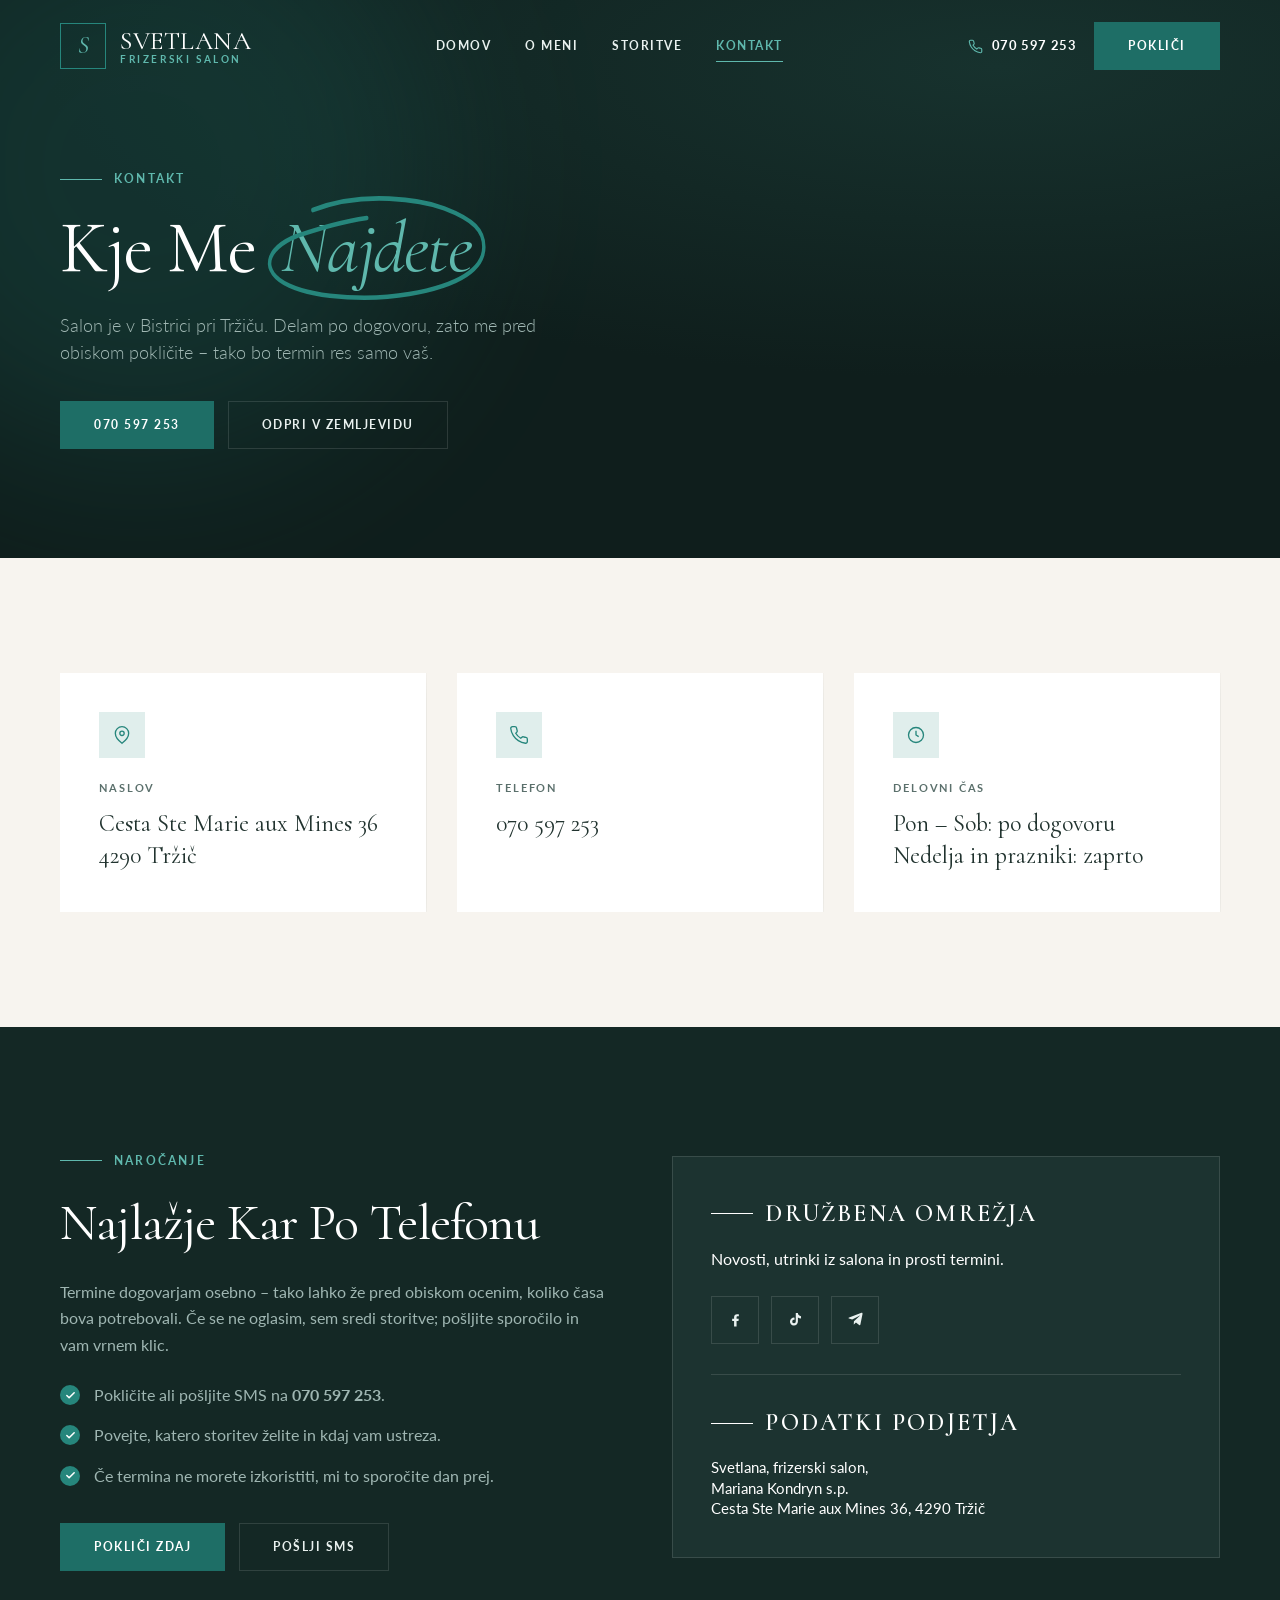
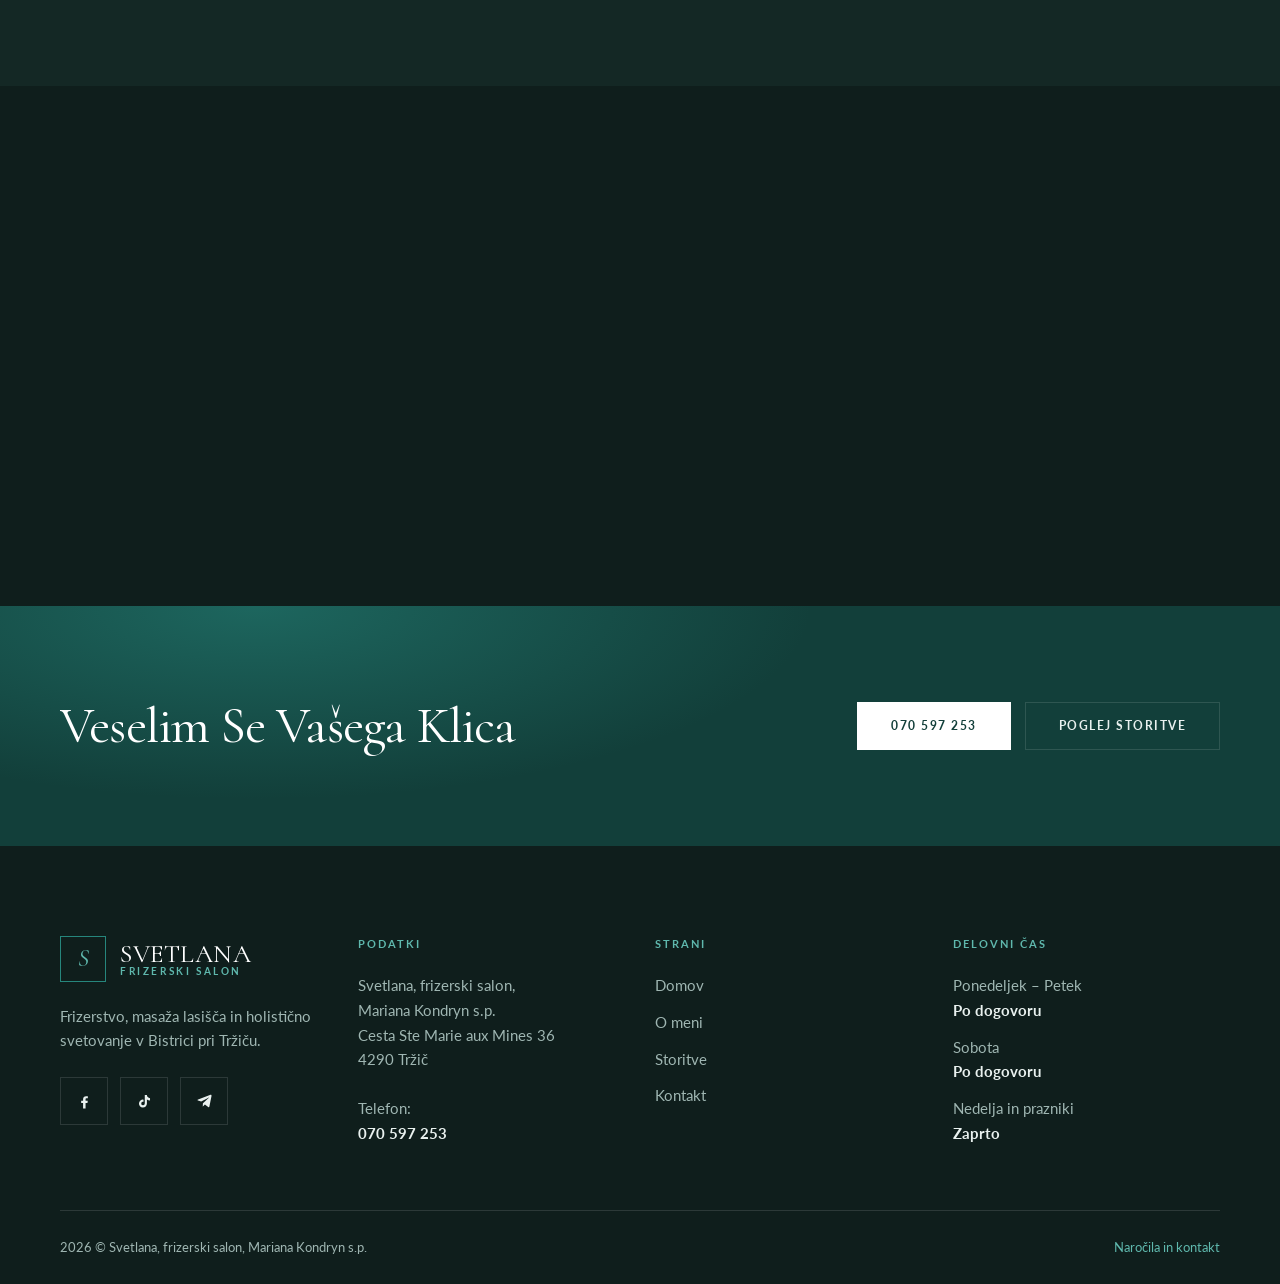
==== kontakt.html @ 0d5cb645 "Prva objava: spletna stran Svetlana (frizerski salon) Statična stran (HTML/CSS/JS) s štirimi stranmi" ====
<!doctype html>
<html lang="sl">
<head>
<meta charset="utf-8">
<meta name="viewport" content="width=device-width, initial-scale=1">

<title>Kontakt in lokacija | Frizerski salon Svetlana, Bistrica pri Tržiču</title>
<meta name="description" content="Frizerski salon Svetlana, Cesta Ste Marie aux Mines 36, 4290 Tržič. Naročila na 070 597 253. Delo po dogovoru.">
<link rel="canonical" href="kontakt.html">

<meta property="og:type" content="website">
<meta property="og:locale" content="sl_SI">
<meta property="og:title" content="Kontakt – Frizerski salon Svetlana, Tržič">
<meta property="og:description" content="Cesta Ste Marie aux Mines 36, 4290 Tržič. Naročila: 070 597 253.">
<meta property="og:image" content="slike/salon.jpg">
<meta name="theme-color" content="#26867c">

<link rel="icon" href="data:image/svg+xml,%3Csvg xmlns='http://www.w3.org/2000/svg' viewBox='0 0 64 64'%3E%3Crect width='64' height='64' fill='%2326867c'/%3E%3Ctext x='50%25' y='50%25' dy='.35em' text-anchor='middle' font-family='Georgia,serif' font-style='italic' font-size='40' fill='%23fff'%3ES%3C/text%3E%3C/svg%3E">

<link rel="stylesheet" href="css/pisave.css">
<link rel="stylesheet" href="css/style.css">
</head>

<body>
<a class="skip-link" href="#vsebina">Preskoči na vsebino</a>

<div class="progress" aria-hidden="true"></div>

<!-- ======================= GLAVA ======================= -->
<header class="site-header">
  <div class="container">

    <a class="brand" href="index.html" aria-label="Svetlana – domov">
      <span class="brand__mark" aria-hidden="true">S</span>
      <span class="brand__text">
        <span class="brand__name">Svetlana</span>
        <span class="brand__sub">Frizerski salon</span>
      </span>
    </a>

    <nav class="nav" aria-label="Glavni meni">
      <a href="index.html">Domov</a>
      <a href="o-meni.html">O meni</a>
      <a href="storitve.html">Storitve</a>
      <a href="kontakt.html" aria-current="page">Kontakt</a>
    </nav>

    <div class="header-actions">
      <a class="header-phone" href="tel:+38670597253">
        <svg width="15" height="15" viewBox="0 0 24 24" fill="none" stroke="currentColor" stroke-width="1.8" aria-hidden="true"><path d="M22 16.9v3a2 2 0 0 1-2.2 2 19.8 19.8 0 0 1-8.6-3.1 19.5 19.5 0 0 1-6-6A19.8 19.8 0 0 1 2.1 4.2 2 2 0 0 1 4.1 2h3a2 2 0 0 1 2 1.7c.1 1 .4 1.9.7 2.8a2 2 0 0 1-.5 2.1L8.1 9.9a16 16 0 0 0 6 6l1.3-1.2a2 2 0 0 1 2.1-.5c.9.3 1.8.6 2.8.7a2 2 0 0 1 1.7 2z"/></svg>
        070 597 253
      </a>
      <a class="btn" href="tel:+38670597253"><span>Pokliči</span></a>
      <button class="burger" type="button" aria-expanded="false" aria-controls="mobilni-meni" aria-label="Meni">
        <span></span><span></span><span></span>
      </button>
    </div>

  </div>
</header>

<nav class="mobile-nav" id="mobilni-meni" aria-label="Meni za male zaslone">
  <a href="index.html">Domov</a>
  <a href="o-meni.html">O meni</a>
  <a href="storitve.html">Storitve</a>
  <a href="kontakt.html">Kontakt</a>
  <a class="btn" href="tel:+38670597253"><span>Pokliči 070 597 253</span></a>
</nav>

<main id="vsebina">

<!-- ======================= JUNAK ======================= -->
<section class="hero hero--page">
  <span class="hero__glow hero__glow--1" aria-hidden="true"></span>

  <div class="container" style="grid-template-columns:1fr">
    <div class="hero__body" style="max-width:820px">
      <p class="eyebrow load-in d1">Kontakt</p>
      <h1 class="load-in d2">
        Kje me
        <span class="mark">najdete
          <svg viewBox="-8.4 -8 432 165" preserveAspectRatio="none" aria-hidden="true">
            <path d="M325,18C228.7-8.3,118.5,8.3,78,21C22.4,38.4,4.6,54.6,5.6,77.6c1.4,32.4,52.2,54,142.6,63.7c66.2,7.1,169.9,3.7,225.1-16.9c56.7-21.2,42.6-53.9-16.6-70.3C311.7,44.4,270.4,35.4,224,31.5"/>
          </svg>
        </span>
      </h1>
      <p class="lead load-in d3">
        Salon je v Bistrici pri Tržiču. Delam po dogovoru, zato me pred
        obiskom pokličite – tako bo termin res samo vaš.
      </p>
      <div class="btn-row load-in d4">
        <a class="btn" href="tel:+38670597253"><span>070 597 253</span></a>
        <a class="btn btn--ghost" href="https://maps.app.goo.gl/pVtiXsi9ZNv6JFPL6" target="_blank" rel="noopener" target="_blank" rel="noopener"><span>Odpri v zemljevidu</span></a>
      </div>
    </div>
  </div>
</section>

<!-- ======================= KONTAKTNI PODATKI ======================= -->
<section class="section section--light">
  <div class="container">
    <div class="grid grid--3" data-stagger="120">

      <div class="info-card" data-reveal>
        <div class="info-card__icon" aria-hidden="true">
          <svg width="20" height="20" viewBox="0 0 24 24" fill="none" stroke="currentColor" stroke-width="1.6"><path d="M20 10c0 6-8 12-8 12S4 16 4 10a8 8 0 1 1 16 0z"/><circle cx="12" cy="10" r="2.6"/></svg>
        </div>
        <h5>Naslov</h5>
        <p>Cesta Ste Marie aux&nbsp;Mines&nbsp;36<br>4290 Tržič</p>
      </div>

      <div class="info-card" data-reveal>
        <div class="info-card__icon" aria-hidden="true">
          <svg width="20" height="20" viewBox="0 0 24 24" fill="none" stroke="currentColor" stroke-width="1.6"><path d="M22 16.9v3a2 2 0 0 1-2.2 2 19.8 19.8 0 0 1-8.6-3.1 19.5 19.5 0 0 1-6-6A19.8 19.8 0 0 1 2.1 4.2 2 2 0 0 1 4.1 2h3a2 2 0 0 1 2 1.7c.1 1 .4 1.9.7 2.8a2 2 0 0 1-.5 2.1L8.1 9.9a16 16 0 0 0 6 6l1.3-1.2a2 2 0 0 1 2.1-.5c.9.3 1.8.6 2.8.7a2 2 0 0 1 1.7 2z"/></svg>
        </div>
        <h5>Telefon</h5>
        <p><a href="tel:+38670597253">070 597 253</a></p>
      </div>

      <div class="info-card" data-reveal>
        <div class="info-card__icon" aria-hidden="true">
          <svg width="20" height="20" viewBox="0 0 24 24" fill="none" stroke="currentColor" stroke-width="1.6"><circle cx="12" cy="12" r="9"/><path d="M12 7v5l3.2 2"/></svg>
        </div>
        <h5>Delovni čas</h5>
        <p>Pon – Sob: po dogovoru<br>Nedelja in prazniki: zaprto</p>
      </div>

    </div>
  </div>
</section>

<!-- ======================= NAROČANJE + OMREŽJA ======================= -->
<section class="section section--dark">
  <div class="container">
    <div class="split">

      <div class="split__body">
        <p class="eyebrow" data-reveal>Naročanje</p>
        <h2 data-reveal data-delay="80">Najlažje kar po telefonu</h2>
        <p class="muted" data-reveal data-delay="140">
          Termine dogovarjam osebno – tako lahko že pred obiskom ocenim,
          koliko časa bova potrebovali. Če se ne oglasim, sem sredi storitve;
          pošljite sporočilo in vam vrnem klic.
        </p>

        <ul class="ticks muted" data-reveal data-delay="200" style="margin-bottom:34px">
          <li><span>Pokličite ali pošljite SMS na <strong>070 597 253</strong>.</span></li>
          <li><span>Povejte, katero storitev želite in kdaj vam ustreza.</span></li>
          <li><span>Če termina ne morete izkoristiti, mi to sporočite dan prej.</span></li>
        </ul>

        <div class="btn-row" data-reveal data-delay="240">
          <a class="btn" href="tel:+38670597253"><span>Pokliči zdaj</span></a>
          <a class="btn btn--ghost" href="sms:+38670597253"><span>Pošlji SMS</span></a>
        </div>
      </div>

      <div class="split__media" data-reveal="right">
        <div class="info-card">
          <p class="eyebrow" style="margin-bottom:18px">Družbena omrežja</p>
          <p class="muted" style="font-family:var(--font-body);font-size:16px;margin-bottom:26px">
            Novosti, utrinki iz salona in prosti termini.
          </p>
          <div class="socials">
            <!-- POVEZAVE: v NAVODILA.md je opisano, kam vpišete prave naslove profilov -->
            <a href="#" aria-label="Facebook" title="Facebook">
              <svg width="17" height="17" viewBox="0 0 24 24" fill="currentColor" aria-hidden="true"><path d="M13.5 22v-8h2.7l.4-3.1h-3.1V8.9c0-.9.25-1.5 1.55-1.5H16.7V4.6c-.3 0-1.3-.1-2.5-.1-2.5 0-4.2 1.5-4.2 4.3v2.1H7.3V14h2.7v8h3.5z"/></svg>
            </a>
            <a href="#" aria-label="TikTok" title="TikTok">
              <svg width="17" height="17" viewBox="0 0 24 24" fill="currentColor" aria-hidden="true"><path d="M16.6 5.8a4.8 4.8 0 0 1-1.2-3.1h-3v12.2a2.5 2.5 0 1 1-1.8-2.4V9.4a5.6 5.6 0 1 0 4.8 5.5V9.1a7.8 7.8 0 0 0 4.4 1.4V7.5a4.8 4.8 0 0 1-3.2-1.7z"/></svg>
            </a>
            <a href="#" aria-label="Telegram" title="Telegram">
              <svg width="17" height="17" viewBox="0 0 24 24" fill="currentColor" aria-hidden="true"><path d="M21.9 4.3 18.9 19c-.2 1-.8 1.3-1.7.8l-4.6-3.4-2.2 2.1c-.25.25-.45.45-.9.45l.3-4.6 8.4-7.6c.35-.3-.1-.5-.6-.2L7.3 12.1 2.8 10.7c-1-.3-1-1 .2-1.45l17.5-6.75c.8-.3 1.55.2 1.4 1.8z"/></svg>
            </a>
          </div>

          <hr style="border:0;border-top:1px solid var(--line-dark);margin:30px 0">

          <p class="eyebrow" style="margin-bottom:18px">Podatki podjetja</p>
          <p class="muted" style="font-family:var(--font-body);font-size:15px;margin:0">
            Svetlana, frizerski salon,<br>
            Mariana Kondryn s.p.<br>
            Cesta Ste Marie aux Mines 36, 4290 Tržič
          </p>
        </div>
      </div>

    </div>
  </div>
</section>

<!-- ======================= ZEMLJEVID ======================= -->
<section class="map" data-reveal="mask" aria-label="Zemljevid lokacije salona">
  <iframe
    title="Cesta Ste Marie aux Mines 36, 4290 Tržič"
    src="https://maps.google.com/maps?q=46.3552476,14.2926398&t=m&z=16&output=embed"
    loading="lazy" referrerpolicy="no-referrer-when-downgrade"></iframe>
</section>

<!-- ======================= CTA ======================= -->
<section class="cta">
  <div class="container">
    <h2 data-reveal="left">Veselim se vašega klica</h2>
    <div class="btn-row" data-reveal="right">
      <a class="btn btn--light" href="tel:+38670597253"><span>070 597 253</span></a>
      <a class="btn btn--ghost" href="storitve.html"><span>Poglej storitve</span></a>
    </div>
  </div>
</section>

</main>

<!-- ======================= NOGA ======================= -->
<footer class="site-footer">
  <div class="container">
    <div class="grid grid--4">

      <div>
        <a class="brand" href="index.html" style="margin-bottom:22px">
          <span class="brand__mark" aria-hidden="true">S</span>
          <span class="brand__text">
            <span class="brand__name">Svetlana</span>
            <span class="brand__sub">Frizerski salon</span>
          </span>
        </a>
        <p>
          Frizerstvo, masaža lasišča in holistično svetovanje
          v Bistrici pri Tržiču.
        </p>
        <div class="socials">
          <!-- POVEZAVE: v NAVODILA.md je opisano, kam vpišete prave naslove profilov -->
          <a href="#" aria-label="Facebook" title="Facebook">
            <svg width="17" height="17" viewBox="0 0 24 24" fill="currentColor" aria-hidden="true"><path d="M13.5 22v-8h2.7l.4-3.1h-3.1V8.9c0-.9.25-1.5 1.55-1.5H16.7V4.6c-.3 0-1.3-.1-2.5-.1-2.5 0-4.2 1.5-4.2 4.3v2.1H7.3V14h2.7v8h3.5z"/></svg>
          </a>
          <a href="#" aria-label="TikTok" title="TikTok">
            <svg width="17" height="17" viewBox="0 0 24 24" fill="currentColor" aria-hidden="true"><path d="M16.6 5.8a4.8 4.8 0 0 1-1.2-3.1h-3v12.2a2.5 2.5 0 1 1-1.8-2.4V9.4a5.6 5.6 0 1 0 4.8 5.5V9.1a7.8 7.8 0 0 0 4.4 1.4V7.5a4.8 4.8 0 0 1-3.2-1.7z"/></svg>
          </a>
          <a href="#" aria-label="Telegram" title="Telegram">
            <svg width="17" height="17" viewBox="0 0 24 24" fill="currentColor" aria-hidden="true"><path d="M21.9 4.3 18.9 19c-.2 1-.8 1.3-1.7.8l-4.6-3.4-2.2 2.1c-.25.25-.45.45-.9.45l.3-4.6 8.4-7.6c.35-.3-.1-.5-.6-.2L7.3 12.1 2.8 10.7c-1-.3-1-1 .2-1.45l17.5-6.75c.8-.3 1.55.2 1.4 1.8z"/></svg>
          </a>
        </div>
      </div>

      <div>
        <h5>Podatki</h5>
        <p>
          Svetlana, frizerski salon,<br>
          Mariana Kondryn s.p.<br>
          Cesta Ste Marie aux Mines 36<br>
          4290 Tržič
        </p>
        <p>
          Telefon:<br><a href="tel:+38670597253"><strong>070 597 253</strong></a>
        </p>
      </div>

      <div>
        <h5>Strani</h5>
        <ul>
          <li><a href="index.html">Domov</a></li>
          <li><a href="o-meni.html">O meni</a></li>
          <li><a href="storitve.html">Storitve</a></li>
          <li><a href="kontakt.html">Kontakt</a></li>
        </ul>
      </div>

      <div>
        <h5>Delovni čas</h5>
        <ul>
          <li>Ponedeljek – Petek<br><strong>Po dogovoru</strong></li>
          <li>Sobota<br><strong>Po dogovoru</strong></li>
          <li>Nedelja in prazniki<br><strong>Zaprto</strong></li>
        </ul>
      </div>

    </div>

    <div class="footer-bottom">
      <span>2026 © Svetlana, frizerski salon, Mariana Kondryn s.p.</span>
      <span><a href="kontakt.html">Naročila in kontakt</a></span>
    </div>
  </div>
</footer>

<button class="to-top" type="button" aria-label="Nazaj na vrh">
  <svg width="14" height="17" viewBox="0 0 14 17" fill="currentColor" aria-hidden="true"><path d="M7 0L14 6.5625L13.4261 7.17468L7.41957 1.54357V16.5186H6.58043V1.54357L0.573916 7.17468L0 6.5625L7 0Z"/></svg>
</button>

<script src="js/main.js"></script>
</body>
</html>
---- css/pisave.css ----
/* Lokalno shranjene pisave (latinica + latin-ext -> šumniki č š ž).
   Neodvisno od Google Fonts; deluje tudi brez interneta. */

@font-face {
  font-family: 'Lato';
  font-style: normal;
  font-weight: 400;
  font-display: swap;
  src: url('../pisave/lato-400-normal.woff2') format('woff2');
}
@font-face {
  font-family: 'Lato';
  font-style: normal;
  font-weight: 300;
  font-display: swap;
  src: url('../pisave/lato-300-normal.woff2') format('woff2');
}
@font-face {
  font-family: 'Lato';
  font-style: normal;
  font-weight: 700;
  font-display: swap;
  src: url('../pisave/lato-700-normal.woff2') format('woff2');
}
@font-face {
  font-family: 'Lato';
  font-style: italic;
  font-weight: 400;
  font-display: swap;
  src: url('../pisave/lato-400-italic.woff2') format('woff2');
}
@font-face {
  font-family: 'Cormorant';
  font-style: normal;
  font-weight: 400;
  font-display: swap;
  src: url('../pisave/cormorant-400-normal-latin.woff2') format('woff2');
  unicode-range: U+0000-00FF, U+0131, U+0152-0153, U+02BB-02BC, U+02C6, U+02DA, U+02DC, U+0304, U+0308, U+0329, U+2000-206F, U+20AC, U+2122, U+2191, U+2193, U+2212, U+2215, U+FEFF, U+FFFD;
}
@font-face {
  font-family: 'Cormorant';
  font-style: normal;
  font-weight: 400;
  font-display: swap;
  src: url('../pisave/cormorant-400-normal-latin-ext.woff2') format('woff2');
  unicode-range: U+0100-02BA, U+02BD-02C5, U+02C7-02CC, U+02CE-02D7, U+02DD-02FF, U+0304, U+0308, U+0329, U+1D00-1DBF, U+1E00-1E9F, U+1EF2-1EFF, U+2020, U+20A0-20AB, U+20AD-20C0, U+2113, U+2C60-2C7F, U+A720-A7FF;
}
@font-face {
  font-family: 'Cormorant';
  font-style: normal;
  font-weight: 600;
  font-display: swap;
  src: url('../pisave/cormorant-600-normal-latin.woff2') format('woff2');
  unicode-range: U+0000-00FF, U+0131, U+0152-0153, U+02BB-02BC, U+02C6, U+02DA, U+02DC, U+0304, U+0308, U+0329, U+2000-206F, U+20AC, U+2122, U+2191, U+2193, U+2212, U+2215, U+FEFF, U+FFFD;
}
@font-face {
  font-family: 'Cormorant';
  font-style: normal;
  font-weight: 600;
  font-display: swap;
  src: url('../pisave/cormorant-600-normal-latin-ext.woff2') format('woff2');
  unicode-range: U+0100-02BA, U+02BD-02C5, U+02C7-02CC, U+02CE-02D7, U+02DD-02FF, U+0304, U+0308, U+0329, U+1D00-1DBF, U+1E00-1E9F, U+1EF2-1EFF, U+2020, U+20A0-20AB, U+20AD-20C0, U+2113, U+2C60-2C7F, U+A720-A7FF;
}
@font-face {
  font-family: 'Cormorant';
  font-style: italic;
  font-weight: 400;
  font-display: swap;
  src: url('../pisave/cormorant-400-italic-latin.woff2') format('woff2');
  unicode-range: U+0000-00FF, U+0131, U+0152-0153, U+02BB-02BC, U+02C6, U+02DA, U+02DC, U+0304, U+0308, U+0329, U+2000-206F, U+20AC, U+2122, U+2191, U+2193, U+2212, U+2215, U+FEFF, U+FFFD;
}
@font-face {
  font-family: 'Cormorant';
  font-style: italic;
  font-weight: 400;
  font-display: swap;
  src: url('../pisave/cormorant-400-italic-latin-ext.woff2') format('woff2');
  unicode-range: U+0100-02BA, U+02BD-02C5, U+02C7-02CC, U+02CE-02D7, U+02DD-02FF, U+0304, U+0308, U+0329, U+1D00-1DBF, U+1E00-1E9F, U+1EF2-1EFF, U+2020, U+20A0-20AB, U+20AD-20C0, U+2113, U+2C60-2C7F, U+A720-A7FF;
}
---- css/style.css ----
/* =====================================================================
   SVETLANA — frizerski salon, Mariana Kondryn s.p.
   Glavna CSS tema.  Vse barve so zbrane spodaj v :root —
   če želite karkoli spremeniti, spremenite samo to eno mesto.
   ===================================================================== */

:root {

  /* --- BLAGOVNA BARVA (želja stranke) ---------------------------- */
  --brand:        #26867c;   /* osnovna barva salona                 */
  --brand-dark:   #1e6e66;   /* temnejša – gumbi, hover              */
  --brand-deep:   #123f3a;   /* najtemnejša – ozadja, sence          */
  --brand-light:  #5fb8ad;   /* svetlejša – povezave na temnem       */
  --brand-pale:   #a9dbd4;   /* zelo svetla – drobni poudarki        */

  /* --- KOMPLEMENTARNA TOPLA BARVA (peščena, umirja zeleno) ------- */
  --sand:         #dcc3a0;
  --sand-soft:    #f0e6d8;

  /* --- NEVTRALNE (namesto črne: temna z rahlim zelenim pridihom) -- */
  --ink:          #0f1e1c;   /* glavno temno ozadje                  */
  --ink-2:        #142825;   /* izmenično temno ozadje               */
  --ink-3:        #1c3330;   /* kartice na temnem                    */
  --cream:        #f7f4ef;   /* svetlo ozadje                        */
  --cream-2:      #efeae1;   /* svetlo ozadje, izmenično            */
  --white:        #ffffff;

  /* --- BESEDILO --------------------------------------------------- */
  --text-on-dark:  #e9f1ef;
  --muted-on-dark: #9fb6b2;
  --text-on-light: #21332f;
  --muted-on-light:#5b706c;

  /* --- ČRTE IN SENCE --------------------------------------------- */
  --line-dark:  rgba(255, 255, 255, .12);
  --line-light: rgba(18, 63, 58, .14);
  --shadow-sm:  0 6px 24px rgba(9, 30, 28, .10);
  --shadow-md:  0 18px 50px rgba(9, 30, 28, .16);
  --shadow-lg:  0 30px 80px rgba(9, 30, 28, .28);

  /* --- TIPOGRAFIJA ------------------------------------------------ */
  --font-title: "Cormorant", "Times New Roman", serif;
  --font-body:  "Lato", -apple-system, "Segoe UI", Helvetica, Arial, sans-serif;

  /* --- POSTAVITEV ------------------------------------------------- */
  --container: 1340px;
  --pad-x: clamp(20px, 5vw, 60px);
  --section-y: clamp(72px, 9vw, 140px);
  --header-h: 92px;

  /* --- ANIMACIJE -------------------------------------------------- */
  --ease: cubic-bezier(.22, .61, .36, 1);
  --ease-out: cubic-bezier(.16, 1, .3, 1);
}

/* =====================================================================
   1. OSNOVE
   ===================================================================== */

*, *::before, *::after { box-sizing: border-box; }

html {
  scroll-behavior: smooth;
  scroll-padding-top: calc(var(--header-h) + 20px);
  -webkit-text-size-adjust: 100%;
}

body {
  margin: 0;
  background: var(--ink);
  color: var(--text-on-dark);
  font-family: var(--font-body);
  font-size: 16px;
  font-weight: 400;
  line-height: 1.65;
  letter-spacing: 0;
  overflow-x: hidden;
  -webkit-font-smoothing: antialiased;
}

img { max-width: 100%; height: auto; display: block; }

a { color: var(--brand-light); text-decoration: none; transition: color .3s var(--ease); }
a:hover { color: var(--brand-pale); }

h1, h2, h3, h4, h5, h6 {
  font-family: var(--font-title);
  font-weight: 400;
  color: var(--white);
  margin: 0 0 .5em;
  text-transform: capitalize;
}

h1 { font-size: clamp(44px, 5.7vw, 92px); line-height: 1.02; letter-spacing: -1.5px; }
h2 { font-size: clamp(34px, 4vw, 64px);  line-height: 1.18; letter-spacing: -.8px; }
h3 { font-size: clamp(26px, 2.6vw, 40px); line-height: 1.2;  letter-spacing: -.3px; }
h4 { font-size: clamp(21px, 1.8vw, 32px); line-height: 1.3;  letter-spacing: -.6px; }
h5 { font-size: 24px; line-height: 1.4; letter-spacing: -.4px; }
h6 { font-size: 20px; line-height: 1.5; }

p { margin: 0 0 24px; }
p:last-child { margin-bottom: 0; }

::selection { background: var(--brand); color: #fff; }

:focus-visible {
  outline: 2px solid var(--brand-light);
  outline-offset: 3px;
}

.skip-link {
  position: absolute; left: -9999px; top: 0; z-index: 999;
  background: var(--brand); color: #fff; padding: 14px 22px;
}
.skip-link:focus { left: 0; }

/* =====================================================================
   2. POMOŽNI RAZREDI
   ===================================================================== */

.container {
  width: 100%;
  max-width: var(--container);
  margin-inline: auto;
  padding-inline: var(--pad-x);
}
.container--narrow { max-width: 940px; }

.section {
  padding-block: var(--section-y);
  position: relative;
  /* režemo SAMO vodoravno (okrasni okvir ne sme raztegniti strani),
     navpično ostane vidno, da krog nad/pod besedo ni odsekan */
  overflow-x: clip;
  overflow-y: visible;
}
.section--light  { background: var(--cream);   color: var(--text-on-light); }
.section--light2 { background: var(--cream-2); color: var(--text-on-light); }
.section--dark   { background: var(--ink-2); }
.section--brand  { background: var(--brand-deep); }

.section--light h1, .section--light h2, .section--light h3,
.section--light h4, .section--light h5, .section--light h6,
.section--light2 h1, .section--light2 h2, .section--light2 h3,
.section--light2 h4, .section--light2 h5, .section--light2 h6 { color: var(--text-on-light); }

.section--light .lead, .section--light2 .lead { color: var(--muted-on-light); }

/* nadnaslov – majhne razmaknjene velike črke */
.eyebrow {
  display: inline-flex; align-items: center; gap: 12px;
  font-family: var(--font-body);
  font-size: 12px; font-weight: 600; text-transform: uppercase;
  letter-spacing: 2.2px; color: var(--brand-light);
  margin: 0 0 22px;
}
.eyebrow::before {
  content: ""; width: 42px; height: 1px; background: currentColor;
  transform-origin: left; animation: line-in 1s var(--ease-out) both;
}
.section--light .eyebrow, .section--light2 .eyebrow { color: var(--brand); }

.lead {
  font-size: clamp(18px, 1.4vw, 21px);
  font-weight: 300; line-height: 1.55; color: var(--muted-on-dark);
}

.muted { color: var(--muted-on-dark); }
.section--light .muted, .section--light2 .muted { color: var(--muted-on-light); }

.center { text-align: center; }
.center .eyebrow::before { display: none; }

.stack > * + * { margin-top: 22px; }

/* --- označen (obkrožen) del naslova – kot v izvorni temi ---------- */
.mark {
  position: relative;
  display: inline-block;
  white-space: nowrap;
  margin-inline: .14em;   /* prostor za narisan krog */
  color: var(--brand-light);
  font-style: italic;
}
.section--light .mark, .section--light2 .mark { color: var(--brand); }

.mark svg {
  position: absolute;
  left: -9%; top: 50%;
  width: 118%; height: 152%;   /* večji obroč – manj sega čez črke */
  /* --m-* nastavi main.js, da je vsak krog malenkost drugačen */
  transform:
    translateY(-50%)
    rotate(var(--m-rot, 0deg))
    scale(var(--m-sx, 1), var(--m-sy, 1));
  overflow: visible;
  pointer-events: none;
}
.mark svg path {
  stroke: var(--brand);
  stroke-width: 6.5;
  fill: none;
  stroke-linecap: round;
  stroke-dasharray: 1500;
  stroke-dashoffset: 1500;
}
.mark.is-drawn svg path { animation: draw-circle 1.2s var(--ease) forwards; }

@keyframes draw-circle { to { stroke-dashoffset: 0; } }
@keyframes line-in { from { transform: scaleX(0); } to { transform: scaleX(1); } }

/* =====================================================================
   3. GUMBI
   ===================================================================== */

.btn {
  --btn-bg: var(--brand-dark);
  --btn-fg: #fff;
  position: relative; overflow: hidden;
  display: inline-flex; align-items: center; justify-content: center; gap: 10px;
  padding: 18px 34px;
  background: var(--btn-bg); color: var(--btn-fg);
  font-family: var(--font-body);
  font-size: 12px; font-weight: 600; text-transform: uppercase; letter-spacing: 1.5px;
  line-height: 1;
  border: 0; border-radius: 0;
  cursor: pointer;
  transition: background .35s var(--ease), color .35s var(--ease), transform .35s var(--ease);
}
.btn span { position: relative; z-index: 1; }
.btn::before {
  content: ""; position: absolute; inset: 0;
  background: var(--brand);
  transform: translateY(101%);
  transition: transform .45s var(--ease-out);
}
.btn:hover { color: #fff; transform: translateY(-2px); }
.btn:hover::before { transform: translateY(0); }

.btn--ghost {
  --btn-bg: transparent;
  --btn-fg: var(--text-on-dark);
  box-shadow: inset 0 0 0 1px var(--line-dark);
}
.btn--ghost:hover { box-shadow: inset 0 0 0 1px var(--brand); }

.section--light .btn--ghost, .section--light2 .btn--ghost {
  --btn-fg: var(--text-on-light);
  box-shadow: inset 0 0 0 1px var(--line-light);
}

.btn--light { --btn-bg: var(--white); --btn-fg: var(--brand-deep); }
.btn--light:hover { color: #fff; }

.btn-row { display: flex; flex-wrap: wrap; gap: 14px; align-items: center; }

/* besedilna povezava s puščico */
.link-arrow {
  display: inline-flex; align-items: center; gap: 10px;
  font-size: 12px; font-weight: 600; text-transform: uppercase; letter-spacing: 1.5px;
  color: var(--brand);
}
.section--dark .link-arrow, .hero .link-arrow { color: var(--brand-light); }
.link-arrow svg { transition: transform .35s var(--ease); }
.link-arrow:hover svg { transform: translateX(6px); }

/* =====================================================================
   4. GLAVA / NAVIGACIJA
   ===================================================================== */

.progress {
  position: fixed; top: 0; left: 0; z-index: 120;
  height: 3px; width: 100%;
  transform: scaleX(0); transform-origin: 0 50%;
  background: linear-gradient(90deg, var(--brand), var(--brand-light), var(--sand));
}

.site-header {
  position: fixed; top: 0; left: 0; right: 0; z-index: 100;
  height: var(--header-h);
  display: flex; align-items: center;
  background: transparent;
  transition: background .45s var(--ease), height .45s var(--ease),
              box-shadow .45s var(--ease), backdrop-filter .45s var(--ease);
}
.site-header::after {
  content: ""; position: absolute; left: 0; right: 0; bottom: 0;
  height: 1px; background: var(--line-dark); opacity: 0;
  transition: opacity .45s var(--ease);
}
.site-header.is-stuck {
  height: 74px;
  background: rgba(15, 30, 28, .86);
  backdrop-filter: blur(14px);
  box-shadow: 0 10px 40px rgba(0, 0, 0, .25);
}
.site-header.is-stuck::after { opacity: 1; }

.site-header .container {
  display: flex; align-items: center; justify-content: space-between; gap: 24px;
}

/* logotip */
.brand { display: inline-flex; align-items: center; gap: 14px; color: #fff; }
.brand:hover { color: #fff; }
.brand__mark {
  width: 46px; height: 46px; flex: none;
  display: grid; place-items: center;
  border: 1px solid var(--brand);
  color: var(--brand-light);
  font-family: var(--font-title); font-size: 24px; font-style: italic;
  transition: background .4s var(--ease), color .4s var(--ease), transform .6s var(--ease);
}
.brand:hover .brand__mark { background: var(--brand); color: #fff; transform: rotate(-6deg); }
.brand__text { display: flex; flex-direction: column; line-height: 1.05; }
.brand__name {
  font-family: var(--font-title); font-size: 26px; letter-spacing: .5px;
  text-transform: uppercase;
}
.brand__sub {
  font-size: 9.5px; font-weight: 600; text-transform: uppercase;
  letter-spacing: 2.6px; color: var(--brand-light);
}

/* meni */
.nav { display: flex; align-items: center; gap: 34px; }
.nav a {
  position: relative;
  font-size: 12px; font-weight: 600; text-transform: uppercase; letter-spacing: 1.5px;
  color: var(--text-on-dark);
  padding-block: 6px;
}
.nav a::after {
  content: ""; position: absolute; left: 0; bottom: 0; height: 1px; width: 100%;
  background: var(--brand-light);
  transform: scaleX(0); transform-origin: right;
  transition: transform .4s var(--ease);
}
.nav a:hover::after, .nav a[aria-current="page"]::after { transform: scaleX(1); transform-origin: left; }
.nav a[aria-current="page"] { color: var(--brand-light); }

.header-actions { display: flex; align-items: center; gap: 18px; }
.header-phone {
  display: inline-flex; align-items: center; gap: 9px;
  font-size: 13px; font-weight: 600; letter-spacing: .6px; color: #fff;
}
.header-phone:hover { color: var(--brand-light); }
.header-phone svg { color: var(--brand-light); }

/* hamburger */
.burger {
  display: none;
  width: 46px; height: 46px;
  background: none; border: 1px solid var(--line-dark);
  color: #fff; cursor: pointer;
  flex-direction: column; align-items: center; justify-content: center;
}
.burger span {
  display: block; width: 20px; height: 1.5px; background: currentColor;
  transition: transform .35s var(--ease), opacity .25s var(--ease);
}
.burger span + span { margin-top: 5px; }
.burger[aria-expanded="true"] span:nth-child(1) { transform: translateY(6.5px) rotate(45deg); }
.burger[aria-expanded="true"] span:nth-child(2) { opacity: 0; }
.burger[aria-expanded="true"] span:nth-child(3) { transform: translateY(-6.5px) rotate(-45deg); }

/* mobilni meni */
.mobile-nav {
  position: fixed; inset: 0; z-index: 99;
  background: var(--ink);
  display: flex; flex-direction: column; justify-content: center;
  padding: var(--header-h) var(--pad-x) 40px;
  clip-path: circle(0% at 100% 0);
  transition: clip-path .7s var(--ease-out);
  visibility: hidden;
}
.mobile-nav.is-open { clip-path: circle(150% at 100% 0); visibility: visible; }
.mobile-nav a {
  font-family: var(--font-title); font-size: 40px; color: #fff;
  padding: 12px 0; border-bottom: 1px solid var(--line-dark);
  opacity: 0; transform: translateY(24px);
}
.mobile-nav.is-open a { animation: m-in .5s var(--ease-out) forwards; }
.mobile-nav.is-open a:nth-child(1) { animation-delay: .18s; }
.mobile-nav.is-open a:nth-child(2) { animation-delay: .26s; }
.mobile-nav.is-open a:nth-child(3) { animation-delay: .34s; }
.mobile-nav.is-open a:nth-child(4) { animation-delay: .42s; }
.mobile-nav .btn { margin-top: 34px; align-self: flex-start; opacity: 0; }
.mobile-nav.is-open .btn { animation: m-in .5s var(--ease-out) .5s forwards; }
@keyframes m-in { to { opacity: 1; transform: none; } }

body.nav-open { overflow: hidden; }

/* =====================================================================
   5. HERO
   ===================================================================== */

.hero {
  position: relative;
  min-height: 100svh;
  display: flex; align-items: center;
  padding-top: calc(var(--header-h) + 40px);
  padding-bottom: 80px;
  overflow: hidden;
  background: radial-gradient(120% 90% at 78% 12%, #17322e 0%, var(--ink) 62%);
}
.hero--page { min-height: 62svh; }

/* mehki svetlobni krogi v ozadju */
.hero__glow {
  position: absolute; border-radius: 50%;
  filter: blur(90px); opacity: .5; pointer-events: none;
}
.hero__glow--1 {
  width: 46vw; height: 46vw; left: -12vw; top: -10vw;
  background: rgba(38, 134, 124, .38);
  animation: float-a 16s ease-in-out infinite;
}
.hero__glow--2 {
  width: 34vw; height: 34vw; right: -8vw; bottom: -12vw;
  background: rgba(220, 195, 160, .16);
  animation: float-b 20s ease-in-out infinite;
}
@keyframes float-a {
  0%,100% { transform: translate(0,0) scale(1); }
  50%     { transform: translate(4vw, 3vw) scale(1.12); }
}
@keyframes float-b {
  0%,100% { transform: translate(0,0) scale(1); }
  50%     { transform: translate(-3vw,-4vw) scale(1.08); }
}

.hero .container {
  position: relative; z-index: 2;
  display: grid; grid-template-columns: 1.05fr .95fr; gap: clamp(30px, 5vw, 80px);
  align-items: center;
}
.hero__body { max-width: 640px; }
.hero h1 { margin-bottom: 26px; }
.hero .lead { max-width: 520px; margin-bottom: 34px; }

.hero__meta {
  display: flex; flex-wrap: wrap; gap: 12px 30px;
  margin-top: 46px; padding-top: 26px;
  border-top: 1px solid var(--line-dark);
  font-size: 12px; font-weight: 600; text-transform: uppercase; letter-spacing: 1.5px;
  color: var(--muted-on-dark);
}
.hero__meta span { display: inline-flex; align-items: center; gap: 10px; }
.hero__meta span::before {
  content: ""; width: 5px; height: 5px; background: var(--brand-light); border-radius: 50%;
}

/* namig za drsenje */
.scroll-hint {
  position: absolute; left: 50%; bottom: 26px; z-index: 3;
  transform: translateX(-50%);
  display: flex; flex-direction: column; align-items: center; gap: 10px;
  font-size: 10px; font-weight: 600; text-transform: uppercase; letter-spacing: 2.2px;
  color: var(--muted-on-dark);
}
.scroll-hint i {
  display: block; width: 1px; height: 46px;
  background: linear-gradient(var(--brand-light), transparent);
  animation: hint 2.4s ease-in-out infinite;
}
@keyframes hint {
  0%, 100% { transform: scaleY(.35); opacity: .35; transform-origin: top; }
  50%      { transform: scaleY(1);   opacity: 1;   transform-origin: top; }
}

/* =====================================================================
   6. FOTOGRAFIJE  (okvir + nadomestek, dokler slik še ni)
   ===================================================================== */

.photo {
  position: relative;
  overflow: hidden;
  background:
    repeating-linear-gradient(-45deg,
      rgba(38,134,124,.10) 0 12px, rgba(38,134,124,.03) 12px 24px),
    var(--ink-3);
  aspect-ratio: 4 / 5;
  margin: 0;
}
.photo img {
  width: 100%; height: 100%; object-fit: cover;
  transition: transform 1.2s var(--ease-out), opacity .8s var(--ease);
}
.photo:hover img { transform: scale(1.05); }

.photo__hint {
  position: absolute; inset: 0;
  display: none;
  flex-direction: column; align-items: center; justify-content: center; gap: 10px;
  text-align: center; padding: 24px;
  font-size: 11px; font-weight: 600; text-transform: uppercase; letter-spacing: 1.6px;
  color: var(--brand-pale);
}
.photo__hint::before {
  content: ""; width: 34px; height: 34px;
  border: 1px solid currentColor; border-radius: 50%;
  background: no-repeat center/16px url("data:image/svg+xml,%3Csvg xmlns='http://www.w3.org/2000/svg' viewBox='0 0 24 24' fill='none' stroke='%23a9dbd4' stroke-width='1.6'%3E%3Crect x='3' y='4' width='18' height='16'/%3E%3Ccircle cx='8.5' cy='9.5' r='1.6'/%3E%3Cpath d='M4 17l5-5 4 4 3-2 4 4'/%3E%3C/svg%3E");
}
.photo.is-empty img { display: none; }
.photo.is-empty .photo__hint { display: flex; }

.photo--portrait { aspect-ratio: 3 / 4; }
.photo--square   { aspect-ratio: 1 / 1; }
.photo--wide     { aspect-ratio: 16 / 10; }

/* okrasni okvir okoli glavne fotografije */
.photo-frame { position: relative; }
.photo-frame::before {
  content: ""; position: absolute; z-index: 0;
  inset: 26px -26px -26px 26px;
  border: 1px solid var(--brand);
  opacity: .55;
  transition: inset .8s var(--ease-out);
}
.photo-frame:hover::before { inset: 18px -18px -18px 18px; }
.photo-frame .photo { position: relative; z-index: 1; }

/* plavajoča značka čez fotografijo */
.photo-badge {
  position: absolute; z-index: 2; right: -22px; bottom: 34px;
  background: var(--brand); color: #fff;
  padding: 20px 24px; max-width: 220px;
  box-shadow: var(--shadow-md);
  animation: bob 6s ease-in-out infinite;
}
.photo-badge strong {
  display: block; font-family: var(--font-title); font-size: 30px; line-height: 1;
  margin-bottom: 6px;
}
.photo-badge span {
  font-size: 10.5px; font-weight: 600; text-transform: uppercase; letter-spacing: 1.6px;
  opacity: .92;
}
@keyframes bob { 0%,100% { transform: translateY(0); } 50% { transform: translateY(-12px); } }

/* =====================================================================
   7. TEKOČI NAPIS (marquee)
   ===================================================================== */

.marquee {
  overflow: hidden;
  padding-block: 26px;
  background: var(--brand);
  border-top: 1px solid rgba(255,255,255,.12);
  border-bottom: 1px solid rgba(255,255,255,.12);
}
.marquee__track { display: flex; width: max-content; animation: slide 30s linear infinite; }
.marquee:hover .marquee__track { animation-play-state: paused; }
.marquee__group { display: flex; align-items: center; flex: none; }
.marquee span {
  display: inline-flex; align-items: center; gap: 26px;
  padding-inline: 26px;
  font-family: var(--font-title); font-size: clamp(22px, 2.4vw, 34px);
  font-style: italic; color: #fff; white-space: nowrap;
}
.marquee span::after {
  content: ""; width: 7px; height: 7px; background: var(--sand); border-radius: 50%;
}
@keyframes slide { to { transform: translateX(-50%); } }

/* =====================================================================
   8. STORITVE – oštevilčene kartice
   ===================================================================== */

.grid { display: grid; gap: clamp(20px, 2.4vw, 34px); }
.grid--2 { grid-template-columns: repeat(2, 1fr); }
.grid--3 { grid-template-columns: repeat(3, 1fr); }
.grid--4 { grid-template-columns: repeat(4, 1fr); }

.split {
  display: grid; grid-template-columns: 1fr 1fr;
  gap: clamp(34px, 5vw, 90px); align-items: center;
}
.split--reverse .split__media { order: 2; }

.svc {
  position: relative; overflow: hidden;
  padding: clamp(34px, 3.4vw, 54px) clamp(28px, 3vw, 44px);
  background: var(--white);
  box-shadow: var(--shadow-sm);
  transition: transform .5s var(--ease), box-shadow .5s var(--ease), background .5s var(--ease);
}
.section--dark .svc, .svc--dark { background: var(--ink-3); box-shadow: none; }

.svc::after {
  content: ""; position: absolute; left: 0; right: 0; bottom: 0; height: 3px;
  background: var(--brand);
  transform: scaleX(0); transform-origin: left;
  transition: transform .6s var(--ease-out);
}
.svc:hover { transform: translateY(-8px); box-shadow: var(--shadow-md); }
.svc:hover::after { transform: scaleX(1); }

.svc__num {
  position: absolute; right: 18px; top: 6px;
  font-family: var(--font-title); font-size: clamp(66px, 7vw, 104px);
  line-height: 1; color: var(--brand);
  opacity: .12;
  transition: opacity .5s var(--ease), transform .6s var(--ease);
}
.svc:hover .svc__num { opacity: .22; transform: translateY(-6px); }

.svc__icon {
  width: 62px; height: 62px; margin-bottom: 26px;
  display: grid; place-items: center;
  border: 1px solid var(--brand);
  color: var(--brand);
  transition: background .45s var(--ease), color .45s var(--ease), transform .6s var(--ease);
}
.svc:hover .svc__icon { background: var(--brand); color: #fff; transform: rotate(-8deg); }
.section--dark .svc__icon { color: var(--brand-light); }

.svc h3 { font-size: clamp(24px, 2vw, 32px); margin-bottom: 14px; }
.svc p { color: var(--muted-on-light); margin-bottom: 22px; }
.section--dark .svc p, .svc--dark p { color: var(--muted-on-dark); }
.section--dark .svc h3, .svc--dark h3 { color: #fff; }

/* seznam s kljukicami */
.ticks { list-style: none; margin: 0; padding: 0; display: grid; gap: 14px; }
.ticks li { display: flex; gap: 14px; align-items: flex-start; }
.ticks li::before {
  content: ""; flex: none; width: 20px; height: 20px; margin-top: 3px;
  border-radius: 50%;
  background: var(--brand) no-repeat center/11px
    url("data:image/svg+xml,%3Csvg xmlns='http://www.w3.org/2000/svg' viewBox='0 0 24 24' fill='none' stroke='%23fff' stroke-width='3.4' stroke-linecap='round' stroke-linejoin='round'%3E%3Cpath d='M20 6L9 17l-5-5'/%3E%3C/svg%3E");
}

/* cenik / postavka storitve */
.price-list { list-style: none; margin: 0; padding: 0; }
.price-list li {
  display: flex; align-items: baseline; gap: 16px;
  padding: 18px 0;
  border-bottom: 1px dashed var(--line-light);
}
.section--dark .price-list li { border-bottom-color: var(--line-dark); }
.price-list b { font-weight: 600; font-size: 15px; }
.price-list i {
  flex: 1; height: 1px; background: currentColor; opacity: .18; font-style: normal;
}
.price-list em {
  font-style: normal; font-size: 12px; font-weight: 600;
  text-transform: uppercase; letter-spacing: 1.4px; color: var(--brand);
}

/* števci */
.stats { display: grid; grid-template-columns: repeat(3, 1fr); gap: 24px; }
.stat { text-align: center; padding: 26px 10px; }
.stat b {
  display: block; font-family: var(--font-title); font-weight: 400;
  font-size: clamp(40px, 4.4vw, 64px); line-height: 1; color: var(--brand-light);
  margin-bottom: 10px;
}
.section--light .stat b, .section--light2 .stat b { color: var(--brand); }
.stat span {
  font-size: 11px; font-weight: 600; text-transform: uppercase; letter-spacing: 1.8px;
  color: var(--muted-on-dark);
}
.section--light .stat span, .section--light2 .stat span { color: var(--muted-on-light); }

/* citat */
.quote {
  position: relative;
  font-family: var(--font-title); font-style: italic;
  font-size: clamp(24px, 2.6vw, 40px); line-height: 1.32;
  padding-left: 34px;
  border-left: 2px solid var(--brand);
}
.quote footer {
  margin-top: 20px; padding-left: 0;
  font-family: var(--font-body); font-style: normal;
  font-size: 12px; font-weight: 600; text-transform: uppercase; letter-spacing: 1.6px;
  color: var(--brand);
}

/* =====================================================================
   9. CTA PAS
   ===================================================================== */

.cta {
  position: relative;
  overflow-x: clip;   /* navpično vidno, da krog v naslovu ni odsekan */
  overflow-y: visible;
  background: var(--brand-deep);
  padding-block: clamp(60px, 7vw, 110px);
}
.cta::before {
  content: ""; position: absolute; inset: 0;
  background: radial-gradient(70% 130% at 20% 0%, rgba(38,134,124,.55), transparent 62%);
}
.cta .container {
  position: relative; z-index: 1;
  display: flex; flex-wrap: wrap; align-items: center; justify-content: space-between;
  gap: 30px;
}
.cta h2 { margin-bottom: 0; max-width: 760px; }

/* =====================================================================
   10. KONTAKT / ZEMLJEVID
   ===================================================================== */

.info-card {
  padding: clamp(28px, 3vw, 44px);
  background: var(--ink-3);
  border: 1px solid var(--line-dark);
  height: 100%;
  transition: border-color .45s var(--ease), transform .45s var(--ease);
}
.info-card:hover { border-color: var(--brand); transform: translateY(-6px); }
.section--light .info-card, .section--light2 .info-card {
  background: var(--white); border-color: transparent; box-shadow: var(--shadow-sm);
}
.info-card__icon {
  width: 46px; height: 46px; margin-bottom: 22px;
  display: grid; place-items: center;
  background: rgba(38,134,124,.14); color: var(--brand-light);
}
.section--light .info-card__icon, .section--light2 .info-card__icon { color: var(--brand); }
.info-card h5 {
  font-family: var(--font-body); font-size: 11px; font-weight: 600;
  text-transform: uppercase; letter-spacing: 1.8px;
  color: var(--muted-on-dark); margin-bottom: 12px;
}
.section--light .info-card h5, .section--light2 .info-card h5 { color: var(--muted-on-light); }
.info-card p, .info-card a {
  font-family: var(--font-title); font-size: 24px; line-height: 1.35;
  color: var(--white); margin: 0;
}
.section--light .info-card p, .section--light .info-card a,
.section--light2 .info-card p, .section--light2 .info-card a { color: var(--text-on-light); }
.info-card a:hover { color: var(--brand); }

.map {
  position: relative; overflow: hidden;
  height: clamp(320px, 46vw, 520px);
  background: var(--ink-3);
  filter: grayscale(1) contrast(.92);
  transition: filter .6s var(--ease);
}
.map:hover { filter: none; }
.map iframe { width: 100%; height: 100%; border: 0; display: block; }

/* družbena omrežja */
.socials { display: flex; gap: 12px; flex-wrap: wrap; }
.socials a {
  width: 48px; height: 48px;
  display: grid; place-items: center;
  border: 1px solid var(--line-dark);
  color: var(--text-on-dark);
  transition: background .4s var(--ease), color .4s var(--ease),
              border-color .4s var(--ease), transform .4s var(--ease);
}
.socials a:hover {
  background: var(--brand); border-color: var(--brand); color: #fff;
  transform: translateY(-4px);
}
.section--light .socials a, .section--light2 .socials a {
  border-color: var(--line-light); color: var(--text-on-light);
}

/* =====================================================================
   11. NOGA
   ===================================================================== */

.site-footer { background: var(--ink); padding-top: clamp(60px, 7vw, 100px); }
.site-footer .grid { align-items: start; }
.site-footer h5 {
  font-family: var(--font-body); font-size: 11px; font-weight: 600;
  text-transform: uppercase; letter-spacing: 2px;
  color: var(--brand-light); margin-bottom: 22px;
}
.site-footer p, .site-footer li { color: var(--muted-on-dark); font-size: 15px; }
.site-footer ul { list-style: none; margin: 0; padding: 0; display: grid; gap: 12px; }
.site-footer ul a { color: var(--muted-on-dark); }
.site-footer ul a:hover { color: var(--brand-light); }
.site-footer strong { color: var(--text-on-dark); font-weight: 600; }

.footer-bottom {
  margin-top: clamp(44px, 5vw, 70px);
  padding-block: 26px;
  border-top: 1px solid var(--line-dark);
  display: flex; flex-wrap: wrap; gap: 14px;
  align-items: center; justify-content: space-between;
  font-size: 13px; color: var(--muted-on-dark);
}

/* gumb "na vrh" */
.to-top {
  position: fixed; right: 26px; bottom: 26px; z-index: 90;
  width: 50px; height: 50px;
  display: grid; place-items: center;
  background: var(--brand); color: #fff;
  border: 0; cursor: pointer;
  border-radius: 50%;
  opacity: 0; visibility: hidden; transform: translateY(14px);
  transition: opacity .4s var(--ease), transform .4s var(--ease),
              visibility .4s, background .4s var(--ease);
}
.to-top.is-visible { opacity: 1; visibility: visible; transform: none; }
.to-top:hover { background: var(--brand-dark); }
.to-top svg { animation: bob 2.6s ease-in-out infinite; }

/* =====================================================================
   12. ANIMACIJE OB DRSENJU
   ===================================================================== */

[data-reveal] {
  opacity: 0;
  transform: translateY(34px);
  transition:
    opacity .9s var(--ease-out) var(--reveal-delay, 0s),
    transform .9s var(--ease-out) var(--reveal-delay, 0s),
    clip-path 1.1s var(--ease-out) var(--reveal-delay, 0s);
  will-change: opacity, transform;
}
[data-reveal="left"]  { transform: translateX(-48px); }
[data-reveal="right"] { transform: translateX(48px); }
[data-reveal="zoom"]  { transform: scale(.94); }
[data-reveal="mask"]  { transform: none; clip-path: inset(0 0 100% 0); opacity: 1; }

[data-reveal].is-in {
  opacity: 1;
  transform: none;
  clip-path: inset(0 0 0 0);
}

/* ob nalaganju strani (junak) */
.load-in { opacity: 0; transform: translateY(28px); }
.is-loaded .load-in { animation: load-up 1s var(--ease-out) both; }
.is-loaded .load-in:nth-of-type(1) { animation-delay: .15s; }
@keyframes load-up { to { opacity: 1; transform: none; } }

.d1 { animation-delay: .10s !important; }
.d2 { animation-delay: .22s !important; }
.d3 { animation-delay: .34s !important; }
.d4 { animation-delay: .46s !important; }
.d5 { animation-delay: .58s !important; }
.d6 { animation-delay: .70s !important; }

/* =====================================================================
   13. ODZIVNOST
   ===================================================================== */

@media (max-width: 1100px) {
  .grid--4 { grid-template-columns: repeat(2, 1fr); }
  .grid--3 { grid-template-columns: repeat(2, 1fr); }
  .hero .container { grid-template-columns: 1fr; }
  .hero__media { max-width: 460px; }
  .photo-badge { right: 0; }
}

@media (max-width: 900px) {
  :root { --header-h: 74px; }
  .nav, .header-phone { display: none; }
  .burger { display: flex; }
  .split, .grid--2 { grid-template-columns: 1fr; }
  .split--reverse .split__media { order: 0; }
  .hero { min-height: auto; padding-top: calc(var(--header-h) + 60px); }
  .scroll-hint { display: none; }
}

@media (max-width: 640px) {
  .grid--3, .grid--4 { grid-template-columns: 1fr; }
  .stats { grid-template-columns: 1fr; gap: 0; }
  .stat { border-bottom: 1px solid var(--line-dark); }
  .photo-frame::before { display: none; }
  .photo-badge { position: static; margin-top: 18px; max-width: none; animation: none; }
  .cta .container { flex-direction: column; align-items: flex-start; }
  .mobile-nav a { font-size: 30px; }
}

/* =====================================================================
   14. TISK IN ZMANJŠANO GIBANJE
   ===================================================================== */

@media (prefers-reduced-motion: reduce) {
  html { scroll-behavior: auto; }
  *, *::before, *::after {
    animation-duration: .001ms !important;
    animation-iteration-count: 1 !important;
    transition-duration: .001ms !important;
  }
  [data-reveal] { opacity: 1 !important; transform: none !important; clip-path: none !important; }
  .load-in { opacity: 1; transform: none; }
  .mark svg path { stroke-dashoffset: 0; }
}
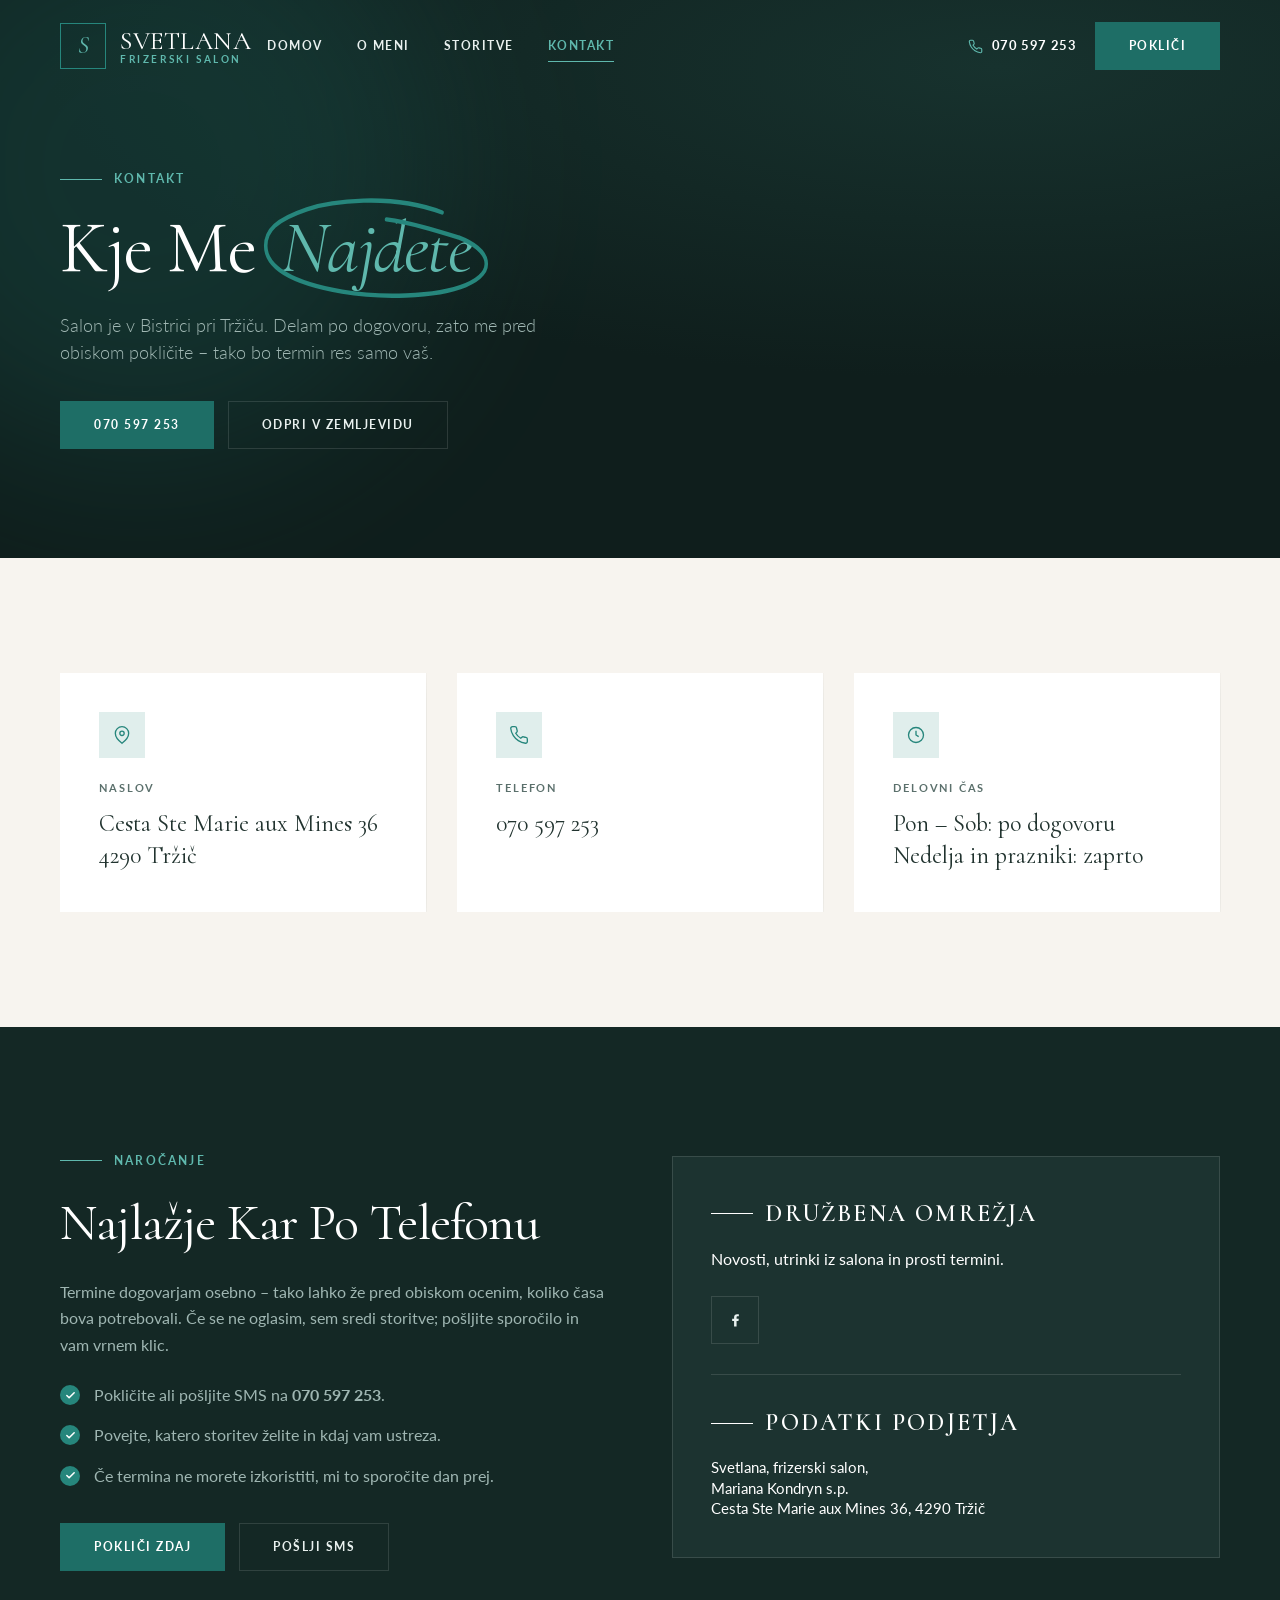
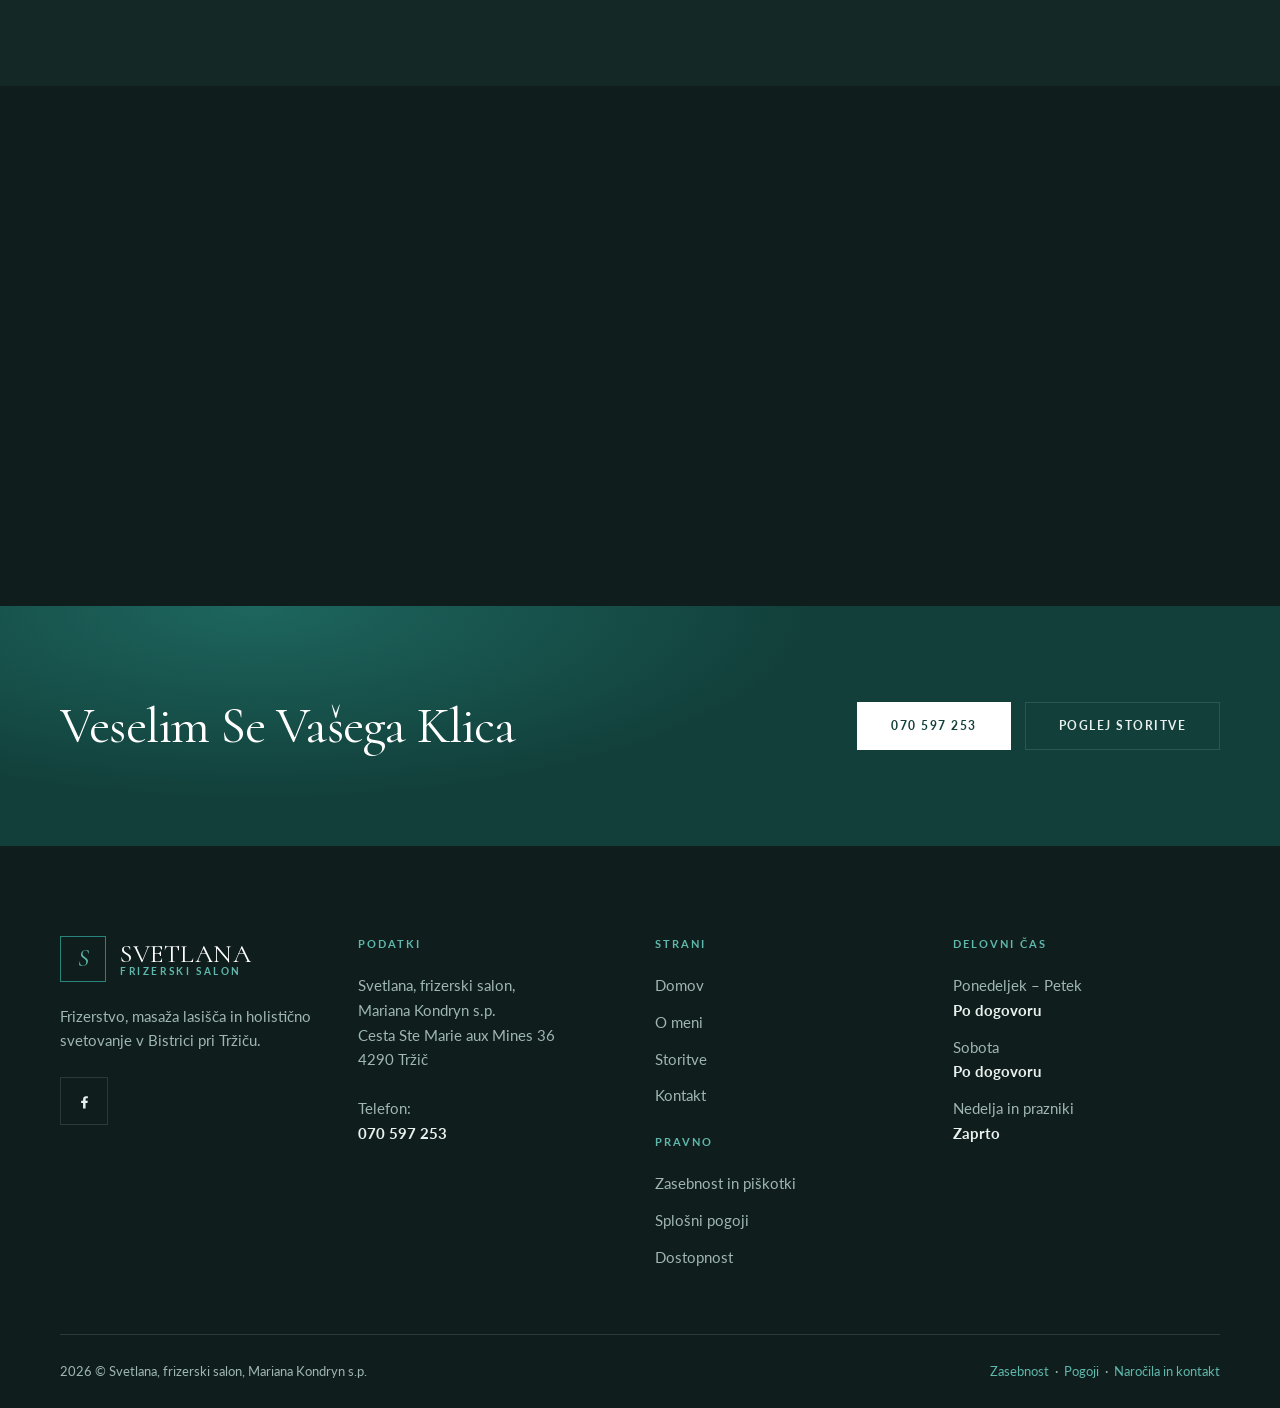
==== commit fcc71cf3: "visual fixes and GDPR consent addition" ====
--- a/kontakt.html
+++ b/kontakt.html
@@ -26,7 +26,6 @@
 
 <div class="progress" aria-hidden="true"></div>
 
-<!-- ======================= GLAVA ======================= -->
 <header class="site-header">
   <div class="container">
 
@@ -51,8 +50,9 @@
         070 597 253
       </a>
       <a class="btn" href="tel:+38670597253"><span>Pokliči</span></a>
-      <button class="burger" type="button" aria-expanded="false" aria-controls="mobilni-meni" aria-label="Meni">
-        <span></span><span></span><span></span>
+      <button class="burger" type="button" aria-expanded="false" aria-controls="mobilni-meni">
+        <span class="burger__icon" aria-hidden="true"><span></span><span></span><span></span></span>
+        <span class="burger__label">Meni</span>
       </button>
     </div>
 
@@ -69,7 +69,6 @@
 
 <main id="vsebina">
 
-<!-- ======================= JUNAK ======================= -->
 <section class="hero hero--page">
   <span class="hero__glow hero__glow--1" aria-hidden="true"></span>
 
@@ -96,7 +95,6 @@
   </div>
 </section>
 
-<!-- ======================= KONTAKTNI PODATKI ======================= -->
 <section class="section section--light">
   <div class="container">
     <div class="grid grid--3" data-stagger="120">
@@ -129,7 +127,6 @@
   </div>
 </section>
 
-<!-- ======================= NAROČANJE + OMREŽJA ======================= -->
 <section class="section section--dark">
   <div class="container">
     <div class="split">
@@ -162,15 +159,8 @@
             Novosti, utrinki iz salona in prosti termini.
           </p>
           <div class="socials">
-            <!-- POVEZAVE: v NAVODILA.md je opisano, kam vpišete prave naslove profilov -->
-            <a href="#" aria-label="Facebook" title="Facebook">
+            <a href="https://www.facebook.com/marjana.makarov" target="_blank" rel="noopener" aria-label="Facebook – Frizerski salon Svetlana" title="Facebook">
               <svg width="17" height="17" viewBox="0 0 24 24" fill="currentColor" aria-hidden="true"><path d="M13.5 22v-8h2.7l.4-3.1h-3.1V8.9c0-.9.25-1.5 1.55-1.5H16.7V4.6c-.3 0-1.3-.1-2.5-.1-2.5 0-4.2 1.5-4.2 4.3v2.1H7.3V14h2.7v8h3.5z"/></svg>
-            </a>
-            <a href="#" aria-label="TikTok" title="TikTok">
-              <svg width="17" height="17" viewBox="0 0 24 24" fill="currentColor" aria-hidden="true"><path d="M16.6 5.8a4.8 4.8 0 0 1-1.2-3.1h-3v12.2a2.5 2.5 0 1 1-1.8-2.4V9.4a5.6 5.6 0 1 0 4.8 5.5V9.1a7.8 7.8 0 0 0 4.4 1.4V7.5a4.8 4.8 0 0 1-3.2-1.7z"/></svg>
-            </a>
-            <a href="#" aria-label="Telegram" title="Telegram">
-              <svg width="17" height="17" viewBox="0 0 24 24" fill="currentColor" aria-hidden="true"><path d="M21.9 4.3 18.9 19c-.2 1-.8 1.3-1.7.8l-4.6-3.4-2.2 2.1c-.25.25-.45.45-.9.45l.3-4.6 8.4-7.6c.35-.3-.1-.5-.6-.2L7.3 12.1 2.8 10.7c-1-.3-1-1 .2-1.45l17.5-6.75c.8-.3 1.55.2 1.4 1.8z"/></svg>
             </a>
           </div>
 
@@ -189,15 +179,25 @@
   </div>
 </section>
 
-<!-- ======================= ZEMLJEVID ======================= -->
 <section class="map" data-reveal="mask" aria-label="Zemljevid lokacije salona">
-  <iframe
-    title="Cesta Ste Marie aux Mines 36, 4290 Tržič"
-    src="https://maps.google.com/maps?q=46.3552476,14.2926398&t=m&z=16&output=embed"
-    loading="lazy" referrerpolicy="no-referrer-when-downgrade"></iframe>
-</section>
-
-<!-- ======================= CTA ======================= -->
+  <div class="map__gate" id="zemljevid-gate">
+    <p class="map__title">Zemljevid lokacije</p>
+    <p class="map__text">
+      Zemljevid prikazuje Google. Ko ga naložite, Google prejme vaš naslov IP
+      in lahko shrani piškotke. Zato ga naložimo šele na vaš klik.
+    </p>
+    <button class="btn" type="button" id="zemljevid-prikazi"
+            data-src="https://maps.google.com/maps?q=46.3552476,14.2926398&t=m&z=16&output=embed">
+      <span>Prikaži zemljevid</span>
+    </button>
+    <p class="map__alt">
+      Ne želite naložiti zemljevida?
+      <a href="https://maps.app.goo.gl/pVtiXsi9ZNv6JFPL6" target="_blank" rel="noopener">Odprite pot v novem oknu</a>
+      ali si oglejte <a href="zasebnost.html">politiko zasebnosti</a>.
+    </p>
+  </div>
+</section>
+
 <section class="cta">
   <div class="container">
     <h2 data-reveal="left">Veselim se vašega klica</h2>
@@ -210,7 +210,6 @@
 
 </main>
 
-<!-- ======================= NOGA ======================= -->
 <footer class="site-footer">
   <div class="container">
     <div class="grid grid--4">
@@ -228,15 +227,8 @@
           v Bistrici pri Tržiču.
         </p>
         <div class="socials">
-          <!-- POVEZAVE: v NAVODILA.md je opisano, kam vpišete prave naslove profilov -->
-          <a href="#" aria-label="Facebook" title="Facebook">
+          <a href="https://www.facebook.com/marjana.makarov" target="_blank" rel="noopener" aria-label="Facebook – Frizerski salon Svetlana" title="Facebook">
             <svg width="17" height="17" viewBox="0 0 24 24" fill="currentColor" aria-hidden="true"><path d="M13.5 22v-8h2.7l.4-3.1h-3.1V8.9c0-.9.25-1.5 1.55-1.5H16.7V4.6c-.3 0-1.3-.1-2.5-.1-2.5 0-4.2 1.5-4.2 4.3v2.1H7.3V14h2.7v8h3.5z"/></svg>
-          </a>
-          <a href="#" aria-label="TikTok" title="TikTok">
-            <svg width="17" height="17" viewBox="0 0 24 24" fill="currentColor" aria-hidden="true"><path d="M16.6 5.8a4.8 4.8 0 0 1-1.2-3.1h-3v12.2a2.5 2.5 0 1 1-1.8-2.4V9.4a5.6 5.6 0 1 0 4.8 5.5V9.1a7.8 7.8 0 0 0 4.4 1.4V7.5a4.8 4.8 0 0 1-3.2-1.7z"/></svg>
-          </a>
-          <a href="#" aria-label="Telegram" title="Telegram">
-            <svg width="17" height="17" viewBox="0 0 24 24" fill="currentColor" aria-hidden="true"><path d="M21.9 4.3 18.9 19c-.2 1-.8 1.3-1.7.8l-4.6-3.4-2.2 2.1c-.25.25-.45.45-.9.45l.3-4.6 8.4-7.6c.35-.3-.1-.5-.6-.2L7.3 12.1 2.8 10.7c-1-.3-1-1 .2-1.45l17.5-6.75c.8-.3 1.55.2 1.4 1.8z"/></svg>
           </a>
         </div>
       </div>
@@ -262,6 +254,13 @@
           <li><a href="storitve.html">Storitve</a></li>
           <li><a href="kontakt.html">Kontakt</a></li>
         </ul>
+
+        <h5 style="margin-top:26px">Pravno</h5>
+        <ul>
+          <li><a href="zasebnost.html">Zasebnost in piškotki</a></li>
+          <li><a href="pogoji.html">Splošni pogoji</a></li>
+          <li><a href="dostopnost.html">Dostopnost</a></li>
+        </ul>
       </div>
 
       <div>
@@ -277,7 +276,7 @@
 
     <div class="footer-bottom">
       <span>2026 © Svetlana, frizerski salon, Mariana Kondryn s.p.</span>
-      <span><a href="kontakt.html">Naročila in kontakt</a></span>
+      <span><a href="zasebnost.html">Zasebnost</a> &nbsp;·&nbsp; <a href="pogoji.html">Pogoji</a> &nbsp;·&nbsp; <a href="kontakt.html">Naročila in kontakt</a></span>
     </div>
   </div>
 </footer>
--- a/css/pisave.css
+++ b/css/pisave.css
@@ -1,6 +1,3 @@
-/* Lokalno shranjene pisave (latinica + latin-ext -> šumniki č š ž).
-   Neodvisno od Google Fonts; deluje tudi brez interneta. */
-
 @font-face {
   font-family: 'Lato';
   font-style: normal;
--- a/css/style.css
+++ b/css/style.css
@@ -1,61 +1,42 @@
-/* =====================================================================
-   SVETLANA — frizerski salon, Mariana Kondryn s.p.
-   Glavna CSS tema.  Vse barve so zbrane spodaj v :root —
-   če želite karkoli spremeniti, spremenite samo to eno mesto.
-   ===================================================================== */
-
 :root {
 
-  /* --- BLAGOVNA BARVA (želja stranke) ---------------------------- */
-  --brand:        #26867c;   /* osnovna barva salona                 */
-  --brand-dark:   #1e6e66;   /* temnejša – gumbi, hover              */
-  --brand-deep:   #123f3a;   /* najtemnejša – ozadja, sence          */
-  --brand-light:  #5fb8ad;   /* svetlejša – povezave na temnem       */
-  --brand-pale:   #a9dbd4;   /* zelo svetla – drobni poudarki        */
-
-  /* --- KOMPLEMENTARNA TOPLA BARVA (peščena, umirja zeleno) ------- */
+  --brand:        #26867c;
+  --brand-dark:   #1e6e66;
+  --brand-deep:   #123f3a;
+  --brand-light:  #5fb8ad;
+  --brand-pale:   #a9dbd4;
   --sand:         #dcc3a0;
   --sand-soft:    #f0e6d8;
 
-  /* --- NEVTRALNE (namesto črne: temna z rahlim zelenim pridihom) -- */
-  --ink:          #0f1e1c;   /* glavno temno ozadje                  */
-  --ink-2:        #142825;   /* izmenično temno ozadje               */
-  --ink-3:        #1c3330;   /* kartice na temnem                    */
-  --cream:        #f7f4ef;   /* svetlo ozadje                        */
-  --cream-2:      #efeae1;   /* svetlo ozadje, izmenično            */
+  --ink:          #0f1e1c;
+  --ink-2:        #142825;
+  --ink-3:        #1c3330;
+  --cream:        #f7f4ef;
+  --cream-2:      #efeae1;
   --white:        #ffffff;
 
-  /* --- BESEDILO --------------------------------------------------- */
   --text-on-dark:  #e9f1ef;
   --muted-on-dark: #9fb6b2;
   --text-on-light: #21332f;
   --muted-on-light:#5b706c;
 
-  /* --- ČRTE IN SENCE --------------------------------------------- */
   --line-dark:  rgba(255, 255, 255, .12);
   --line-light: rgba(18, 63, 58, .14);
   --shadow-sm:  0 6px 24px rgba(9, 30, 28, .10);
   --shadow-md:  0 18px 50px rgba(9, 30, 28, .16);
   --shadow-lg:  0 30px 80px rgba(9, 30, 28, .28);
 
-  /* --- TIPOGRAFIJA ------------------------------------------------ */
   --font-title: "Cormorant", "Times New Roman", serif;
   --font-body:  "Lato", -apple-system, "Segoe UI", Helvetica, Arial, sans-serif;
 
-  /* --- POSTAVITEV ------------------------------------------------- */
   --container: 1340px;
   --pad-x: clamp(20px, 5vw, 60px);
   --section-y: clamp(72px, 9vw, 140px);
   --header-h: 92px;
 
-  /* --- ANIMACIJE -------------------------------------------------- */
   --ease: cubic-bezier(.22, .61, .36, 1);
   --ease-out: cubic-bezier(.16, 1, .3, 1);
 }
-
-/* =====================================================================
-   1. OSNOVE
-   ===================================================================== */
 
 *, *::before, *::after { box-sizing: border-box; }
 
@@ -114,10 +95,6 @@
 }
 .skip-link:focus { left: 0; }
 
-/* =====================================================================
-   2. POMOŽNI RAZREDI
-   ===================================================================== */
-
 .container {
   width: 100%;
   max-width: var(--container);
@@ -129,8 +106,6 @@
 .section {
   padding-block: var(--section-y);
   position: relative;
-  /* režemo SAMO vodoravno (okrasni okvir ne sme raztegniti strani),
-     navpično ostane vidno, da krog nad/pod besedo ni odsekan */
   overflow-x: clip;
   overflow-y: visible;
 }
@@ -146,7 +121,6 @@
 
 .section--light .lead, .section--light2 .lead { color: var(--muted-on-light); }
 
-/* nadnaslov – majhne razmaknjene velike črke */
 .eyebrow {
   display: inline-flex; align-items: center; gap: 12px;
   font-family: var(--font-body);
@@ -173,13 +147,11 @@
 
 .stack > * + * { margin-top: 22px; }
 
-/* --- označen (obkrožen) del naslova – kot v izvorni temi ---------- */
 .mark {
   position: relative;
   display: inline-block;
   white-space: nowrap;
-  margin-inline: .14em;   /* prostor za narisan krog */
-  color: var(--brand-light);
+  margin-inline: .14em;  color: var(--brand-light);
   font-style: italic;
 }
 .section--light .mark, .section--light2 .mark { color: var(--brand); }
@@ -187,9 +159,7 @@
 .mark svg {
   position: absolute;
   left: -9%; top: 50%;
-  width: 118%; height: 152%;   /* večji obroč – manj sega čez črke */
-  /* --m-* nastavi main.js, da je vsak krog malenkost drugačen */
-  transform:
+  width: 118%; height: 152%;  transform:
     translateY(-50%)
     rotate(var(--m-rot, 0deg))
     scale(var(--m-sx, 1), var(--m-sy, 1));
@@ -208,10 +178,6 @@
 
 @keyframes draw-circle { to { stroke-dashoffset: 0; } }
 @keyframes line-in { from { transform: scaleX(0); } to { transform: scaleX(1); } }
-
-/* =====================================================================
-   3. GUMBI
-   ===================================================================== */
 
 .btn {
   --btn-bg: var(--brand-dark);
@@ -254,7 +220,6 @@
 
 .btn-row { display: flex; flex-wrap: wrap; gap: 14px; align-items: center; }
 
-/* besedilna povezava s puščico */
 .link-arrow {
   display: inline-flex; align-items: center; gap: 10px;
   font-size: 12px; font-weight: 600; text-transform: uppercase; letter-spacing: 1.5px;
@@ -263,10 +228,6 @@
 .section--dark .link-arrow, .hero .link-arrow { color: var(--brand-light); }
 .link-arrow svg { transition: transform .35s var(--ease); }
 .link-arrow:hover svg { transform: translateX(6px); }
-
-/* =====================================================================
-   4. GLAVA / NAVIGACIJA
-   ===================================================================== */
 
 .progress {
   position: fixed; top: 0; left: 0; z-index: 120;
@@ -277,7 +238,7 @@
 
 .site-header {
   position: fixed; top: 0; left: 0; right: 0; z-index: 100;
-  height: var(--header-h);
+  min-height: var(--header-h);
   display: flex; align-items: center;
   background: transparent;
   transition: background .45s var(--ease), height .45s var(--ease),
@@ -289,7 +250,7 @@
   transition: opacity .45s var(--ease);
 }
 .site-header.is-stuck {
-  height: 74px;
+  min-height: 74px;
   background: rgba(15, 30, 28, .86);
   backdrop-filter: blur(14px);
   box-shadow: 0 10px 40px rgba(0, 0, 0, .25);
@@ -297,10 +258,10 @@
 .site-header.is-stuck::after { opacity: 1; }
 
 .site-header .container {
-  display: flex; align-items: center; justify-content: space-between; gap: 24px;
-}
-
-/* logotip */
+  display: flex; align-items: center; justify-content: space-between;
+  gap: 16px; flex-wrap: wrap; padding-block: .5rem;
+}
+
 .brand { display: inline-flex; align-items: center; gap: 14px; color: #fff; }
 .brand:hover { color: #fff; }
 .brand__mark {
@@ -322,7 +283,6 @@
   letter-spacing: 2.6px; color: var(--brand-light);
 }
 
-/* meni */
 .nav { display: flex; align-items: center; gap: 34px; }
 .nav a {
   position: relative;
@@ -339,7 +299,7 @@
 .nav a:hover::after, .nav a[aria-current="page"]::after { transform: scaleX(1); transform-origin: left; }
 .nav a[aria-current="page"] { color: var(--brand-light); }
 
-.header-actions { display: flex; align-items: center; gap: 18px; }
+.header-actions { display: flex; align-items: center; gap: 18px; flex: none; margin-left: auto; }
 .header-phone {
   display: inline-flex; align-items: center; gap: 9px;
   font-size: 13px; font-weight: 600; letter-spacing: .6px; color: #fff;
@@ -347,37 +307,42 @@
 .header-phone:hover { color: var(--brand-light); }
 .header-phone svg { color: var(--brand-light); }
 
-/* hamburger */
 .burger {
   display: none;
-  width: 46px; height: 46px;
-  background: none; border: 1px solid var(--line-dark);
+  align-items: center; gap: .55em;
+  min-height: 2.9em; padding: .5em .9em;
+  background: none; border: 1px solid var(--brand-light);
   color: #fff; cursor: pointer;
-  flex-direction: column; align-items: center; justify-content: center;
-}
-.burger span {
-  display: block; width: 20px; height: 1.5px; background: currentColor;
+  font: inherit; font-size: 1rem; font-weight: 600;
+  letter-spacing: .06em; text-transform: uppercase;
+}
+.burger__label { white-space: nowrap; }
+.burger__icon {
+  display: flex; flex-direction: column; justify-content: center;
+  gap: .28em; flex: none;
+}
+.burger__icon span {
+  display: block; width: 1.35em; height: 2px; background: currentColor;
   transition: transform .35s var(--ease), opacity .25s var(--ease);
 }
-.burger span + span { margin-top: 5px; }
-.burger[aria-expanded="true"] span:nth-child(1) { transform: translateY(6.5px) rotate(45deg); }
-.burger[aria-expanded="true"] span:nth-child(2) { opacity: 0; }
-.burger[aria-expanded="true"] span:nth-child(3) { transform: translateY(-6.5px) rotate(-45deg); }
-
-/* mobilni meni */
+.burger[aria-expanded="true"] .burger__icon span:nth-child(1) { transform: translateY(.42em) rotate(45deg); }
+.burger[aria-expanded="true"] .burger__icon span:nth-child(2) { opacity: 0; }
+.burger[aria-expanded="true"] .burger__icon span:nth-child(3) { transform: translateY(-.42em) rotate(-45deg); }
+
 .mobile-nav {
   position: fixed; inset: 0; z-index: 99;
   background: var(--ink);
-  display: flex; flex-direction: column; justify-content: center;
-  padding: var(--header-h) var(--pad-x) 40px;
+  display: flex; flex-direction: column; justify-content: flex-start;
+  padding: calc(var(--header-h) + 1rem) var(--pad-x) 3rem;
   clip-path: circle(0% at 100% 0);
   transition: clip-path .7s var(--ease-out);
   visibility: hidden;
+  overflow-y: auto; overscroll-behavior: contain;
 }
 .mobile-nav.is-open { clip-path: circle(150% at 100% 0); visibility: visible; }
 .mobile-nav a {
-  font-family: var(--font-title); font-size: 40px; color: #fff;
-  padding: 12px 0; border-bottom: 1px solid var(--line-dark);
+  font-family: var(--font-title); font-size: clamp(1.5rem, 7vw, 2.5rem); color: #fff;
+  padding: .45em 0; border-bottom: 1px solid var(--line-dark);
   opacity: 0; transform: translateY(24px);
 }
 .mobile-nav.is-open a { animation: m-in .5s var(--ease-out) forwards; }
@@ -391,10 +356,6 @@
 
 body.nav-open { overflow: hidden; }
 
-/* =====================================================================
-   5. HERO
-   ===================================================================== */
-
 .hero {
   position: relative;
   min-height: 100svh;
@@ -406,7 +367,6 @@
 }
 .hero--page { min-height: 62svh; }
 
-/* mehki svetlobni krogi v ozadju */
 .hero__glow {
   position: absolute; border-radius: 50%;
   filter: blur(90px); opacity: .5; pointer-events: none;
@@ -451,7 +411,6 @@
   content: ""; width: 5px; height: 5px; background: var(--brand-light); border-radius: 50%;
 }
 
-/* namig za drsenje */
 .scroll-hint {
   position: absolute; left: 50%; bottom: 26px; z-index: 3;
   transform: translateX(-50%);
@@ -468,10 +427,6 @@
   0%, 100% { transform: scaleY(.35); opacity: .35; transform-origin: top; }
   50%      { transform: scaleY(1);   opacity: 1;   transform-origin: top; }
 }
-
-/* =====================================================================
-   6. FOTOGRAFIJE  (okvir + nadomestek, dokler slik še ni)
-   ===================================================================== */
 
 .photo {
   position: relative;
@@ -509,7 +464,6 @@
 .photo--square   { aspect-ratio: 1 / 1; }
 .photo--wide     { aspect-ratio: 16 / 10; }
 
-/* okrasni okvir okoli glavne fotografije */
 .photo-frame { position: relative; }
 .photo-frame::before {
   content: ""; position: absolute; z-index: 0;
@@ -521,7 +475,6 @@
 .photo-frame:hover::before { inset: 18px -18px -18px 18px; }
 .photo-frame .photo { position: relative; z-index: 1; }
 
-/* plavajoča značka čez fotografijo */
 .photo-badge {
   position: absolute; z-index: 2; right: -22px; bottom: 34px;
   background: var(--brand); color: #fff;
@@ -538,10 +491,6 @@
   opacity: .92;
 }
 @keyframes bob { 0%,100% { transform: translateY(0); } 50% { transform: translateY(-12px); } }
-
-/* =====================================================================
-   7. TEKOČI NAPIS (marquee)
-   ===================================================================== */
 
 .marquee {
   overflow: hidden;
@@ -564,10 +513,6 @@
 }
 @keyframes slide { to { transform: translateX(-50%); } }
 
-/* =====================================================================
-   8. STORITVE – oštevilčene kartice
-   ===================================================================== */
-
 .grid { display: grid; gap: clamp(20px, 2.4vw, 34px); }
 .grid--2 { grid-template-columns: repeat(2, 1fr); }
 .grid--3 { grid-template-columns: repeat(3, 1fr); }
@@ -621,7 +566,6 @@
 .section--dark .svc p, .svc--dark p { color: var(--muted-on-dark); }
 .section--dark .svc h3, .svc--dark h3 { color: #fff; }
 
-/* seznam s kljukicami */
 .ticks { list-style: none; margin: 0; padding: 0; display: grid; gap: 14px; }
 .ticks li { display: flex; gap: 14px; align-items: flex-start; }
 .ticks li::before {
@@ -631,7 +575,6 @@
     url("data:image/svg+xml,%3Csvg xmlns='http://www.w3.org/2000/svg' viewBox='0 0 24 24' fill='none' stroke='%23fff' stroke-width='3.4' stroke-linecap='round' stroke-linejoin='round'%3E%3Cpath d='M20 6L9 17l-5-5'/%3E%3C/svg%3E");
 }
 
-/* cenik / postavka storitve */
 .price-list { list-style: none; margin: 0; padding: 0; }
 .price-list li {
   display: flex; align-items: baseline; gap: 16px;
@@ -647,8 +590,37 @@
   font-style: normal; font-size: 12px; font-weight: 600;
   text-transform: uppercase; letter-spacing: 1.4px; color: var(--brand);
 }
-
-/* števci */
+.section--dark .price-list em { color: var(--brand-light); }
+
+.price-list--cenik li { padding: 12px 0; gap: 12px; }
+.price-list--cenik li:last-child { border-bottom: none; }
+.price-list--cenik b { font-weight: 500; }
+.price-list--cenik em {
+  font-size: 16px; font-weight: 600;
+  text-transform: none; letter-spacing: 0; white-space: nowrap;
+}
+.price-list--cenik .dur {
+  font-style: normal; font-size: 12px; font-weight: 600;
+  text-transform: uppercase; letter-spacing: 1.2px;
+  color: var(--muted-on-light); white-space: nowrap;
+}
+.section--dark .price-list--cenik .dur { color: var(--muted-on-dark); }
+
+.cenik-grid { display: grid; grid-template-columns: repeat(2, 1fr); gap: clamp(30px, 3.4vw, 56px); }
+.cenik-group { min-width: 0; }
+.cenik-group > h3 {
+  font-size: clamp(20px, 1.9vw, 26px); margin-bottom: 6px;
+}
+.cenik-group__note {
+  font-size: 13px; margin: 0 0 14px;
+}
+.cenik-foot {
+  margin-top: clamp(34px, 4vw, 56px);
+  padding-top: 26px; border-top: 1px dashed var(--line-light);
+  font-size: 14px;
+}
+.section--dark .cenik-foot { border-top-color: var(--line-dark); }
+
 .stats { display: grid; grid-template-columns: repeat(3, 1fr); gap: 24px; }
 .stat { text-align: center; padding: 26px 10px; }
 .stat b {
@@ -663,7 +635,6 @@
 }
 .section--light .stat span, .section--light2 .stat span { color: var(--muted-on-light); }
 
-/* citat */
 .quote {
   position: relative;
   font-family: var(--font-title); font-style: italic;
@@ -678,14 +649,9 @@
   color: var(--brand);
 }
 
-/* =====================================================================
-   9. CTA PAS
-   ===================================================================== */
-
 .cta {
   position: relative;
-  overflow-x: clip;   /* navpično vidno, da krog v naslovu ni odsekan */
-  overflow-y: visible;
+  overflow-x: clip;  overflow-y: visible;
   background: var(--brand-deep);
   padding-block: clamp(60px, 7vw, 110px);
 }
@@ -699,10 +665,6 @@
   gap: 30px;
 }
 .cta h2 { margin-bottom: 0; max-width: 760px; }
-
-/* =====================================================================
-   10. KONTAKT / ZEMLJEVID
-   ===================================================================== */
 
 .info-card {
   padding: clamp(28px, 3vw, 44px);
@@ -745,7 +707,45 @@
 .map:hover { filter: none; }
 .map iframe { width: 100%; height: 100%; border: 0; display: block; }
 
-/* družbena omrežja */
+.map:has(.map__gate) { filter: none; }
+.map__gate {
+  height: 100%;
+  display: flex; flex-direction: column;
+  align-items: center; justify-content: center; text-align: center;
+  gap: 16px; padding: clamp(24px, 5vw, 48px);
+  background: var(--ink-3);
+}
+.map__title {
+  margin: 0; font-family: var(--font-title);
+  font-size: clamp(22px, 2.4vw, 32px); color: var(--white);
+}
+.map__text {
+  margin: 0; max-width: 52ch;
+  font-size: 15px; color: var(--muted-on-dark);
+}
+.map__alt { margin: 0; font-size: 13px; color: var(--muted-on-dark); }
+
+.legal { color: var(--muted-on-light); }
+.legal h2 {
+  font-size: clamp(24px, 2.2vw, 34px);
+  margin-top: clamp(38px, 4vw, 58px); margin-bottom: .5em;
+  text-transform: none;
+}
+.legal h2:first-child { margin-top: 0; }
+.legal p { margin-bottom: 20px; }
+.legal ul {
+  margin: 0 0 22px; padding-left: 1.3em;
+}
+.legal li { margin-bottom: 10px; }
+.legal strong { color: var(--text-on-light); }
+.legal a { color: var(--brand); text-decoration: underline; text-underline-offset: 3px; }
+.legal a:hover { color: var(--brand-dark); }
+.legal__updated {
+  margin-top: clamp(38px, 4vw, 58px); padding-top: 22px;
+  border-top: 1px dashed var(--line-light);
+  font-size: 14px;
+}
+
 .socials { display: flex; gap: 12px; flex-wrap: wrap; }
 .socials a {
   width: 48px; height: 48px;
@@ -763,10 +763,6 @@
   border-color: var(--line-light); color: var(--text-on-light);
 }
 
-/* =====================================================================
-   11. NOGA
-   ===================================================================== */
-
 .site-footer { background: var(--ink); padding-top: clamp(60px, 7vw, 100px); }
 .site-footer .grid { align-items: start; }
 .site-footer h5 {
@@ -789,7 +785,6 @@
   font-size: 13px; color: var(--muted-on-dark);
 }
 
-/* gumb "na vrh" */
 .to-top {
   position: fixed; right: 26px; bottom: 26px; z-index: 90;
   width: 50px; height: 50px;
@@ -805,10 +800,6 @@
 .to-top:hover { background: var(--brand-dark); }
 .to-top svg { animation: bob 2.6s ease-in-out infinite; }
 
-/* =====================================================================
-   12. ANIMACIJE OB DRSENJU
-   ===================================================================== */
-
 [data-reveal] {
   opacity: 0;
   transform: translateY(34px);
@@ -829,7 +820,6 @@
   clip-path: inset(0 0 0 0);
 }
 
-/* ob nalaganju strani (junak) */
 .load-in { opacity: 0; transform: translateY(28px); }
 .is-loaded .load-in { animation: load-up 1s var(--ease-out) both; }
 .is-loaded .load-in:nth-of-type(1) { animation-delay: .15s; }
@@ -842,10 +832,6 @@
 .d5 { animation-delay: .58s !important; }
 .d6 { animation-delay: .70s !important; }
 
-/* =====================================================================
-   13. ODZIVNOST
-   ===================================================================== */
-
 @media (max-width: 1100px) {
   .grid--4 { grid-template-columns: repeat(2, 1fr); }
   .grid--3 { grid-template-columns: repeat(2, 1fr); }
@@ -857,26 +843,23 @@
 @media (max-width: 900px) {
   :root { --header-h: 74px; }
   .nav, .header-phone { display: none; }
-  .burger { display: flex; }
+  .burger { display: inline-flex; }
   .split, .grid--2 { grid-template-columns: 1fr; }
+  .cenik-grid { grid-template-columns: 1fr; }
   .split--reverse .split__media { order: 0; }
   .hero { min-height: auto; padding-top: calc(var(--header-h) + 60px); }
   .scroll-hint { display: none; }
 }
 
 @media (max-width: 640px) {
+  .header-actions > .btn { display: none; }
   .grid--3, .grid--4 { grid-template-columns: 1fr; }
   .stats { grid-template-columns: 1fr; gap: 0; }
   .stat { border-bottom: 1px solid var(--line-dark); }
   .photo-frame::before { display: none; }
   .photo-badge { position: static; margin-top: 18px; max-width: none; animation: none; }
   .cta .container { flex-direction: column; align-items: flex-start; }
-  .mobile-nav a { font-size: 30px; }
-}
-
-/* =====================================================================
-   14. TISK IN ZMANJŠANO GIBANJE
-   ===================================================================== */
+}
 
 @media (prefers-reduced-motion: reduce) {
   html { scroll-behavior: auto; }
